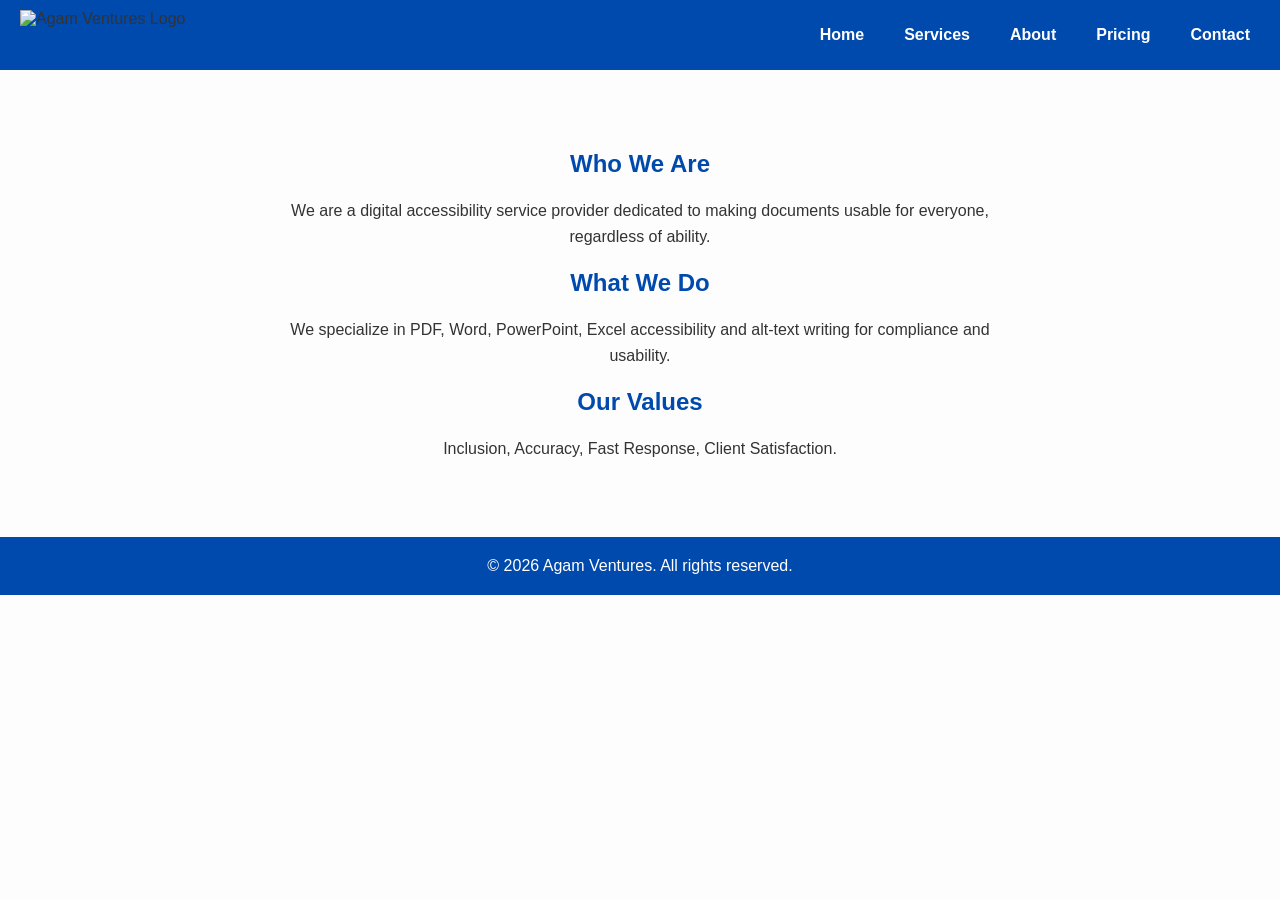
==== about.html @ d852ef37 "Add files via upload" ====
<!DOCTYPE html>
<html lang="en">
<head>
    <meta charset="UTF-8">
    <meta name="viewport" content="width=device-width, initial-scale=1.0">
    <title>Agam Ventures | About</title>
    <link rel="stylesheet" href="style.css">
</head>
<body>

<nav>
    <img src="images/logo.png" alt="Agam Ventures Logo">
    <ul>
        <li><a href="index.html">Home</a></li>
        <li><a href="services.html">Services</a></li>
        <li><a href="about.html">About</a></li>
        <li><a href="pricing.html">Pricing</a></li>
        <li><a href="contact.html">Contact</a></li>
    </ul>
</nav>

<section class="about">
    <h2>Who We Are</h2>
    <p>We are a digital accessibility service provider dedicated to making documents usable for everyone, regardless of ability.</p>
    <h2>What We Do</h2>
    <p>We specialize in PDF, Word, PowerPoint, Excel accessibility and alt-text writing for compliance and usability.</p>
    <h2>Our Values</h2>
    <p>Inclusion, Accuracy, Fast Response, Client Satisfaction.</p>
</section>

<footer>
    &copy; 2026 Agam Ventures. All rights reserved.
</footer>

</body>
</html>
---- style.css ----
/* -----------------------------
   Global Styles
------------------------------ */
body {
    font-family: 'Segoe UI', Tahoma, Geneva, Verdana, sans-serif;
    margin: 0;
    padding: 0;
    background-color: #fdfdfd;
    color: #333;
}

a {
    text-decoration: none;
    color: inherit;
}

/* -----------------------------
   Navigation Bar
------------------------------ */
nav {
    background-color: #004aad; /* deep blue */
    display: flex;
    justify-content: space-between;
    align-items: center;
    padding: 10px 20px;
}

nav img {
    height: 50px; /* logo size */
}

nav ul {
    list-style: none;
    display: flex;
    gap: 20px;
    margin: 0;
}

nav ul li a {
    color: #fff;
    font-weight: bold;
    padding: 5px 10px;
    transition: background 0.3s, color 0.3s;
}

nav ul li a:hover {
    background-color: #fff;
    color: #004aad;
    border-radius: 5px;
}

/* -----------------------------
   Hero Section
------------------------------ */
.hero {
    background-color: #cce0ff; /* light blue background */
    text-align: center;
    padding: 80px 20px;
}

.hero h1 {
    font-size: 2.8em;
    margin-bottom: 20px;
    color: #004aad;
}

.hero p {
    font-size: 1.2em;
    margin-bottom: 30px;
    max-width: 700px;
    margin-left: auto;
    margin-right: auto;
}

.hero .cta-button {
    background-color: #004aad;
    color: #fff;
    padding: 15px 30px;
    font-size: 1.1em;
    border: none;
    border-radius: 5px;
    cursor: pointer;
    transition: background 0.3s;
}

.hero .cta-button:hover {
    background-color: #002f70;
}

/* -----------------------------
   Services Section
------------------------------ */
.services {
    display: flex;
    flex-wrap: wrap;
    justify-content: center;
    gap: 20px;
    padding: 60px 20px;
    background-color: #f5f8ff;
}

.service-card {
    background-color: #fff;
    border-radius: 10px;
    padding: 30px 20px;
    width: 250px;
    box-shadow: 0 5px 15px rgba(0,0,0,0.1);
    text-align: center;
    transition: transform 0.3s, box-shadow 0.3s;
}

.service-card:hover {
    transform: translateY(-5px);
    box-shadow: 0 10px 20px rgba(0,0,0,0.15);
}

.service-card h3 {
    margin-bottom: 15px;
    color: #004aad;
}

.service-card p {
    font-size: 0.95em;
    line-height: 1.4em;
}

/* -----------------------------
   About Section
------------------------------ */
.about {
    padding: 60px 20px;
    text-align: center;
}

.about h2 {
    color: #004aad;
    margin-bottom: 20px;
}

.about p {
    max-width: 700px;
    margin: 0 auto 15px;
    font-size: 1em;
    line-height: 1.6em;
}

/* -----------------------------
   Pricing Section
------------------------------ */
.pricing {
    padding: 60px 20px;
    text-align: center;
}

.pricing table {
    margin: 0 auto;
    border-collapse: collapse;
    width: 80%;
}

.pricing th, .pricing td {
    border: 1px solid #ccc;
    padding: 12px 20px;
}

.pricing th {
    background-color: #004aad;
    color: #fff;
}

.pricing tr:nth-child(even) {
    background-color: #f5f8ff;
}

/* -----------------------------
   Contact Section
------------------------------ */
.contact {
    padding: 60px 20px;
    text-align: center;
}

.contact form {
    max-width: 500px;
    margin: 0 auto;
    display: flex;
    flex-direction: column;
    gap: 15px;
}

.contact input, .contact textarea {
    padding: 12px;
    border-radius: 5px;
    border: 1px solid #ccc;
    font-size: 1em;
    width: 100%;
}

.contact input[type="submit"] {
    background-color: #004aad;
    color: #fff;
    cursor: pointer;
    border: none;
    font-weight: bold;
    transition: background 0.3s;
}

.contact input[type="submit"]:hover {
    background-color: #002f70;
}

/* -----------------------------
   Footer
------------------------------ */
footer {
    background-color: #004aad;
    color: #fff;
    padding: 20px;
    text-align: center;
}

/* -----------------------------
   Responsive Design
------------------------------ */
@media (max-width: 768px) {
    .services {
        flex-direction: column;
        align-items: center;
    }
    
    nav ul {
        flex-direction: column;
        gap: 10px;
    }
}
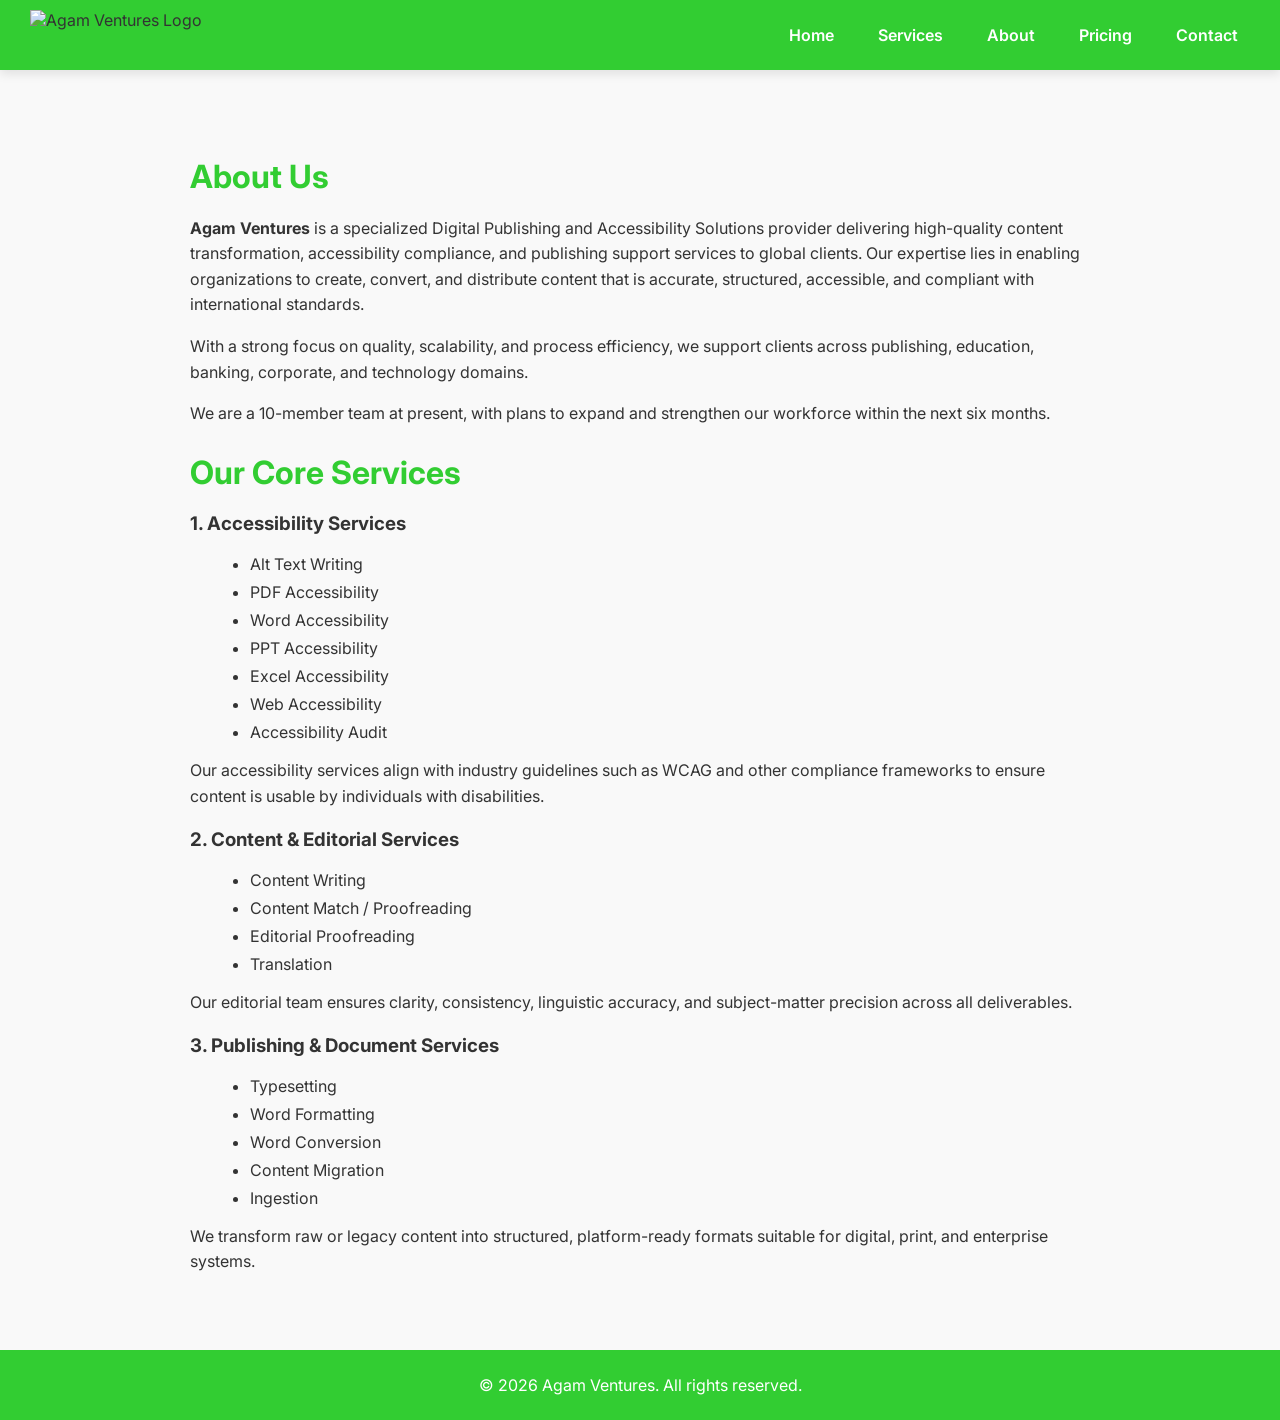
==== commit 8fa2c719: "Add files via upload" ====
--- a/about.html
+++ b/about.html
@@ -20,12 +20,42 @@
 </nav>
 
 <section class="about">
-    <h2>Who We Are</h2>
-    <p>We are a digital accessibility service provider dedicated to making documents usable for everyone, regardless of ability.</p>
-    <h2>What We Do</h2>
-    <p>We specialize in PDF, Word, PowerPoint, Excel accessibility and alt-text writing for compliance and usability.</p>
-    <h2>Our Values</h2>
-    <p>Inclusion, Accuracy, Fast Response, Client Satisfaction.</p>
+    <h2>About Us</h2>
+    <p><strong>Agam Ventures</strong> is a specialized Digital Publishing and Accessibility Solutions provider delivering high-quality content transformation, accessibility compliance, and publishing support services to global clients. Our expertise lies in enabling organizations to create, convert, and distribute content that is accurate, structured, accessible, and compliant with international standards.</p>
+    <p>With a strong focus on quality, scalability, and process efficiency, we support clients across publishing, education, banking, corporate, and technology domains.</p>
+    <p>We are a 10-member team at present, with plans to expand and strengthen our workforce within the next six months.</p>
+
+    <h2>Our Core Services</h2>
+    <h3>1. Accessibility Services</h3>
+    <ul>
+        <li>Alt Text Writing</li>
+        <li>PDF Accessibility</li>
+        <li>Word Accessibility</li>
+        <li>PPT Accessibility</li>
+        <li>Excel Accessibility</li>
+        <li>Web Accessibility</li>
+        <li>Accessibility Audit</li>
+    </ul>
+    <p>Our accessibility services align with industry guidelines such as WCAG and other compliance frameworks to ensure content is usable by individuals with disabilities.</p>
+
+    <h3>2. Content & Editorial Services</h3>
+    <ul>
+        <li>Content Writing</li>
+        <li>Content Match / Proofreading</li>
+        <li>Editorial Proofreading</li>
+        <li>Translation</li>
+    </ul>
+    <p>Our editorial team ensures clarity, consistency, linguistic accuracy, and subject-matter precision across all deliverables.</p>
+
+    <h3>3. Publishing & Document Services</h3>
+    <ul>
+        <li>Typesetting</li>
+        <li>Word Formatting</li>
+        <li>Word Conversion</li>
+        <li>Content Migration</li>
+        <li>Ingestion</li>
+    </ul>
+    <p>We transform raw or legacy content into structured, platform-ready formats suitable for digital, print, and enterprise systems.</p>
 </section>
 
 <footer>
--- a/style.css
+++ b/style.css
@@ -1,11 +1,16 @@
+/* -----------------------------
+   Google Font
+------------------------------ */
+@import url('https://fonts.googleapis.com/css2?family=Inter:wght@400;600;700&display=swap');
+
 /* -----------------------------
    Global Styles
 ------------------------------ */
 body {
-    font-family: 'Segoe UI', Tahoma, Geneva, Verdana, sans-serif;
+    font-family: 'Inter', sans-serif;
     margin: 0;
     padding: 0;
-    background-color: #fdfdfd;
+    background-color: #f9f9f9;
     color: #333;
 }
 
@@ -18,15 +23,16 @@
    Navigation Bar
 ------------------------------ */
 nav {
-    background-color: #004aad; /* deep blue */
+    background: #32CD32; /* light green logo matching */
     display: flex;
     justify-content: space-between;
     align-items: center;
-    padding: 10px 20px;
+    padding: 10px 30px;
+    box-shadow: 0 4px 10px rgba(0,0,0,0.1);
 }
 
 nav img {
-    height: 50px; /* logo size */
+    height: 50px;
 }
 
 nav ul {
@@ -38,53 +44,57 @@
 
 nav ul li a {
     color: #fff;
-    font-weight: bold;
-    padding: 5px 10px;
+    font-weight: 600;
+    padding: 5px 12px;
+    border-radius: 5px;
     transition: background 0.3s, color 0.3s;
 }
 
 nav ul li a:hover {
     background-color: #fff;
-    color: #004aad;
-    border-radius: 5px;
+    color: #32CD32;
 }
 
 /* -----------------------------
    Hero Section
 ------------------------------ */
 .hero {
-    background-color: #cce0ff; /* light blue background */
-    text-align: center;
-    padding: 80px 20px;
+    background: linear-gradient(135deg, #32CD32, #20B2AA); /* green → teal gradient */
+    color: white;
+    text-align: center;
+    padding: 100px 20px;
+    background-size: cover;
+    background-position: center;
+    position: relative;
 }
 
 .hero h1 {
-    font-size: 2.8em;
+    font-size: 3em;
+    font-weight: 700;
     margin-bottom: 20px;
-    color: #004aad;
 }
 
 .hero p {
-    font-size: 1.2em;
-    margin-bottom: 30px;
+    font-size: 1.3em;
     max-width: 700px;
-    margin-left: auto;
-    margin-right: auto;
+    margin: 0 auto 30px auto;
 }
 
 .hero .cta-button {
-    background-color: #004aad;
-    color: #fff;
-    padding: 15px 30px;
+    background: linear-gradient(135deg, #20B2AA, #32CD32);
+    padding: 15px 35px;
     font-size: 1.1em;
+    border-radius: 8px;
+    color: #fff;
+    font-weight: bold;
     border: none;
-    border-radius: 5px;
     cursor: pointer;
-    transition: background 0.3s;
+    transition: transform 0.3s, box-shadow 0.3s;
 }
 
 .hero .cta-button:hover {
-    background-color: #002f70;
+    transform: translateY(-3px);
+    box-shadow: 0 5px 20px rgba(0,0,0,0.3);
 }
 
 /* -----------------------------
@@ -96,32 +106,37 @@
     justify-content: center;
     gap: 20px;
     padding: 60px 20px;
-    background-color: #f5f8ff;
+    background-color: #f0fff0; /* light greenish background */
 }
 
 .service-card {
     background-color: #fff;
-    border-radius: 10px;
+    border-radius: 15px;
     padding: 30px 20px;
     width: 250px;
-    box-shadow: 0 5px 15px rgba(0,0,0,0.1);
+    box-shadow: 0 8px 25px rgba(0,0,0,0.1);
     text-align: center;
     transition: transform 0.3s, box-shadow 0.3s;
 }
 
 .service-card:hover {
-    transform: translateY(-5px);
-    box-shadow: 0 10px 20px rgba(0,0,0,0.15);
+    transform: translateY(-7px);
+    box-shadow: 0 12px 30px rgba(0,0,0,0.2);
+}
+
+.service-card img {
+    height: 60px;
+    margin-bottom: 15px;
 }
 
 .service-card h3 {
     margin-bottom: 15px;
-    color: #004aad;
+    color: #32CD32;
 }
 
 .service-card p {
     font-size: 0.95em;
-    line-height: 1.4em;
+    line-height: 1.5em;
 }
 
 /* -----------------------------
@@ -129,19 +144,31 @@
 ------------------------------ */
 .about {
     padding: 60px 20px;
-    text-align: center;
+    text-align: left;
+    max-width: 900px;
+    margin: 0 auto;
 }
 
 .about h2 {
-    color: #004aad;
+    color: #32CD32;
     margin-bottom: 20px;
+    font-size: 2em;
 }
 
 .about p {
-    max-width: 700px;
-    margin: 0 auto 15px;
     font-size: 1em;
     line-height: 1.6em;
+    margin-bottom: 15px;
+}
+
+/* Core Services List */
+.about ul {
+    list-style: disc;
+    margin-left: 20px;
+}
+
+.about ul li {
+    margin-bottom: 8px;
 }
 
 /* -----------------------------
@@ -164,12 +191,12 @@
 }
 
 .pricing th {
-    background-color: #004aad;
+    background-color: #32CD32;
     color: #fff;
 }
 
 .pricing tr:nth-child(even) {
-    background-color: #f5f8ff;
+    background-color: #f0fff0;
 }
 
 /* -----------------------------
@@ -178,6 +205,11 @@
 .contact {
     padding: 60px 20px;
     text-align: center;
+}
+
+.contact h2 {
+    color: #32CD32;
+    margin-bottom: 25px;
 }
 
 .contact form {
@@ -197,7 +229,7 @@
 }
 
 .contact input[type="submit"] {
-    background-color: #004aad;
+    background: linear-gradient(135deg, #20B2AA, #32CD32);
     color: #fff;
     cursor: pointer;
     border: none;
@@ -206,16 +238,17 @@
 }
 
 .contact input[type="submit"]:hover {
-    background-color: #002f70;
+    transform: translateY(-2px);
+    box-shadow: 0 5px 15px rgba(0,0,0,0.3);
 }
 
 /* -----------------------------
    Footer
 ------------------------------ */
 footer {
-    background-color: #004aad;
-    color: #fff;
-    padding: 20px;
+    background: #32CD32;
+    color: #fff;
+    padding: 25px 20px;
     text-align: center;
 }
 
@@ -227,9 +260,21 @@
         flex-direction: column;
         align-items: center;
     }
-    
+
     nav ul {
         flex-direction: column;
         gap: 10px;
     }
+
+    .hero h1 {
+        font-size: 2.2em;
+    }
+
+    .hero p {
+        font-size: 1.1em;
+    }
+
+    .about {
+        padding: 40px 20px;
+    }
 }
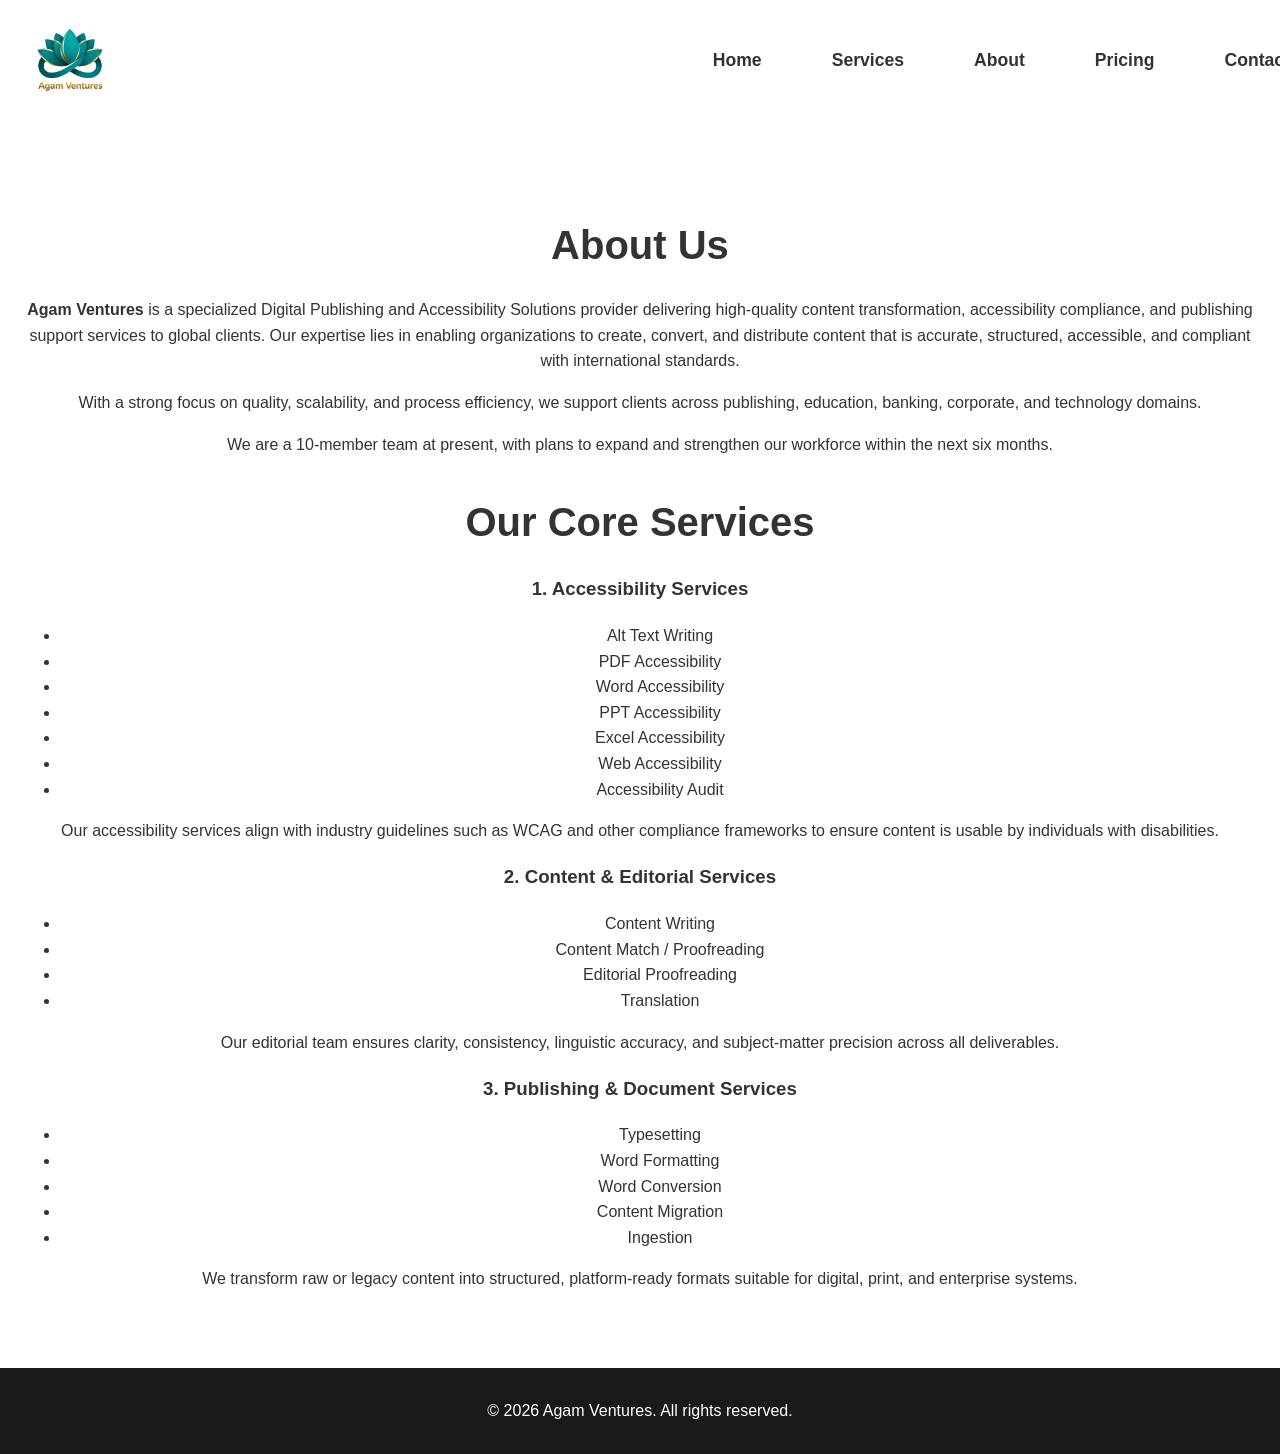
==== commit 90dbcb71: "Add files via upload" ====
--- a/about.html
+++ b/about.html
@@ -9,7 +9,7 @@
 <body>
 
 <nav>
-    <img src="images/logo.png" alt="Agam Ventures Logo">
+    <img src="image/logo.png" alt="Agam Ventures Logo">
     <ul>
         <li><a href="index.html">Home</a></li>
         <li><a href="services.html">Services</a></li>
--- a/style.css
+++ b/style.css
@@ -1,235 +1,164 @@
-/* -----------------------------
-   Google Font
------------------------------- */
-@import url('https://fonts.googleapis.com/css2?family=Inter:wght@400;600;700&display=swap');
-
-/* -----------------------------
-   Global Styles
------------------------------- */
+/* Global Styles */
 body {
     font-family: 'Inter', sans-serif;
     margin: 0;
     padding: 0;
-    background-color: #f9f9f9;
-    color: #333;
-}
-
-a {
-    text-decoration: none;
-    color: inherit;
-}
-
-/* -----------------------------
-   Navigation Bar
------------------------------- */
+    background-color: #fff; /* White background */
+    color: #333; /* Black text color for readability */
+    line-height: 1.6;
+    padding-top: 120px; /* Ensure content doesn't go behind the fixed header */
+}
+
+/* Navbar */
 nav {
-    background: #32CD32; /* light green logo matching */
+    background-color: transparent; /* Remove black background */
     display: flex;
     justify-content: space-between;
     align-items: center;
-    padding: 10px 30px;
-    box-shadow: 0 4px 10px rgba(0,0,0,0.1);
+    padding: 20px 30px;
+    box-shadow: none; /* Remove box shadow */
+    position: fixed;
+    width: 100%;
+    top: 0;
+    z-index: 1000;
+    transition: background-color 0.3s ease;
 }
 
 nav img {
-    height: 50px;
+    height: 80px; /* Increase logo size to make it more prominent */
+    width: auto; /* Ensure the logo's aspect ratio is maintained */
 }
 
 nav ul {
     list-style: none;
     display: flex;
-    gap: 20px;
+    gap: 30px;
     margin: 0;
 }
 
 nav ul li a {
-    color: #fff;
+    color: #333; /* Black color for text */
     font-weight: 600;
-    padding: 5px 12px;
-    border-radius: 5px;
-    transition: background 0.3s, color 0.3s;
+    padding: 8px 20px;
+    text-transform: none; /* Remove text-transform */
+    font-size: 1.1em;
+    text-decoration: none; /* Remove underline */
+    transition: color 0.3s;
 }
 
 nav ul li a:hover {
-    background-color: #fff;
-    color: #32CD32;
-}
-
-/* -----------------------------
-   Hero Section
------------------------------- */
+    color: #007BFF; /* Blue accent for hover effect */
+}
+
+/* Hero Section */
 .hero {
-    background: linear-gradient(135deg, #32CD32, #20B2AA); /* green → teal gradient */
-    color: white;
-    text-align: center;
-    padding: 100px 20px;
-    background-size: cover;
-    background-position: center;
+    background: url('image/bg.png') no-repeat center center/cover; /* Ensure this path is correct for the background image */
+    text-align: center;
+    color: #fff;
+    padding: 120px 20px;
     position: relative;
+    z-index: 1;
 }
 
 .hero h1 {
-    font-size: 3em;
+    font-size: 3.5em;
     font-weight: 700;
     margin-bottom: 20px;
+    text-transform: none; /* Remove all caps */
 }
 
 .hero p {
-    font-size: 1.3em;
-    max-width: 700px;
-    margin: 0 auto 30px auto;
+    font-size: 1.2em;
+    max-width: 750px;
+    margin: 0 auto;
+    margin-bottom: 30px;
+    text-transform: none; /* Remove all caps */
 }
 
 .hero .cta-button {
-    background: linear-gradient(135deg, #20B2AA, #32CD32);
+    background-color: #007BFF; /* Blue button */
     padding: 15px 35px;
-    font-size: 1.1em;
+    font-size: 1.2em;
+    color: #fff;
     border-radius: 8px;
-    color: #fff;
     font-weight: bold;
     border: none;
     cursor: pointer;
+    transition: background 0.3s;
+}
+
+.hero .cta-button:hover {
+    background-color: #0056b3;
+}
+
+/* Service Card Styles */
+.service-card {
+    background-color: #fff;
+    border-radius: 12px;
+    padding: 30px 20px;
+    width: 280px;
+    box-shadow: 0 8px 25px rgba(0,0,0,0.1);
+    text-align: center;
     transition: transform 0.3s, box-shadow 0.3s;
-}
-
-.hero .cta-button:hover {
-    transform: translateY(-3px);
-    box-shadow: 0 5px 20px rgba(0,0,0,0.3);
-}
-
-/* -----------------------------
-   Services Section
------------------------------- */
+    margin: 20px 0;
+}
+
+.service-card img {
+    height: 70px;
+    width: 70px;
+    margin-bottom: 20px;
+}
+
+/* Adjust Layout for Services Section */
 .services {
     display: flex;
     flex-wrap: wrap;
     justify-content: center;
-    gap: 20px;
-    padding: 60px 20px;
-    background-color: #f0fff0; /* light greenish background */
-}
-
-.service-card {
-    background-color: #fff;
-    border-radius: 15px;
-    padding: 30px 20px;
-    width: 250px;
-    box-shadow: 0 8px 25px rgba(0,0,0,0.1);
-    text-align: center;
-    transition: transform 0.3s, box-shadow 0.3s;
-}
-
-.service-card:hover {
-    transform: translateY(-7px);
-    box-shadow: 0 12px 30px rgba(0,0,0,0.2);
-}
-
-.service-card img {
-    height: 60px;
-    margin-bottom: 15px;
+    gap: 40px;
+    padding: 80px 20px;
 }
 
 .service-card h3 {
     margin-bottom: 15px;
-    color: #32CD32;
+    color: #333;
 }
 
 .service-card p {
     font-size: 0.95em;
-    line-height: 1.5em;
-}
-
-/* -----------------------------
-   About Section
------------------------------- */
+    line-height: 1.6em;
+    color: #555;
+}
+
+/* About Us Section */
 .about {
     padding: 60px 20px;
-    text-align: left;
-    max-width: 900px;
-    margin: 0 auto;
+    text-align: center;
 }
 
 .about h2 {
-    color: #32CD32;
+    font-size: 2.5em;
     margin-bottom: 20px;
-    font-size: 2em;
-}
-
-.about p {
-    font-size: 1em;
-    line-height: 1.6em;
-    margin-bottom: 15px;
-}
-
-/* Core Services List */
-.about ul {
-    list-style: disc;
-    margin-left: 20px;
-}
-
-.about ul li {
-    margin-bottom: 8px;
-}
-
-/* -----------------------------
-   Pricing Section
------------------------------- */
-.pricing {
-    padding: 60px 20px;
-    text-align: center;
-}
-
-.pricing table {
-    margin: 0 auto;
-    border-collapse: collapse;
-    width: 80%;
-}
-
-.pricing th, .pricing td {
-    border: 1px solid #ccc;
-    padding: 12px 20px;
-}
-
-.pricing th {
-    background-color: #32CD32;
-    color: #fff;
-}
-
-.pricing tr:nth-child(even) {
-    background-color: #f0fff0;
-}
-
-/* -----------------------------
-   Contact Section
------------------------------- */
-.contact {
-    padding: 60px 20px;
-    text-align: center;
-}
-
-.contact h2 {
-    color: #32CD32;
-    margin-bottom: 25px;
-}
-
+}
+
+/* Contact Section */
 .contact form {
     max-width: 500px;
     margin: 0 auto;
     display: flex;
     flex-direction: column;
-    gap: 15px;
+    gap: 20px;
 }
 
 .contact input, .contact textarea {
-    padding: 12px;
-    border-radius: 5px;
+    padding: 15px;
+    border-radius: 8px;
     border: 1px solid #ccc;
-    font-size: 1em;
+    font-size: 1.1em;
     width: 100%;
 }
 
 .contact input[type="submit"] {
-    background: linear-gradient(135deg, #20B2AA, #32CD32);
+    background-color: #007BFF;
     color: #fff;
     cursor: pointer;
     border: none;
@@ -238,36 +167,50 @@
 }
 
 .contact input[type="submit"]:hover {
-    transform: translateY(-2px);
-    box-shadow: 0 5px 15px rgba(0,0,0,0.3);
-}
-
-/* -----------------------------
-   Footer
------------------------------- */
+    background-color: #0056b3;
+}
+
+/* Footer Section */
 footer {
-    background: #32CD32;
-    color: #fff;
-    padding: 25px 20px;
-    text-align: center;
-}
-
-/* -----------------------------
-   Responsive Design
------------------------------- */
+    background-color: #1a1a1a; /* Dark background for footer */
+    color: #fff;
+    padding: 30px 20px;
+    text-align: center;
+}
+
+footer a {
+    color: #fff;
+    text-decoration: none;
+}
+
+footer a:hover {
+    color: #007BFF;
+}
+
+/* Fixed Navbar on Scroll */
+body {
+    padding-top: 120px; /* Prevent content from hiding under fixed navbar */
+}
+
+nav.scrolled {
+    background-color: rgba(255, 255, 255, 0.9); /* White background when scrolled */
+    box-shadow: 0 4px 12px rgba(0,0,0,0.1); /* Light shadow when scrolled */
+}
+
+/* Responsive Design */
 @media (max-width: 768px) {
     .services {
         flex-direction: column;
         align-items: center;
     }
 
-    nav ul {
-        flex-direction: column;
-        gap: 10px;
+    .service-card {
+        width: 90%;
+        margin-bottom: 30px;
     }
 
     .hero h1 {
-        font-size: 2.2em;
+        font-size: 2.5em;
     }
 
     .hero p {
@@ -275,6 +218,10 @@
     }
 
     .about {
-        padding: 40px 20px;
+        padding: 60px 20px;
+    }
+
+    .contact form {
+        max-width: 100%;
     }
 }
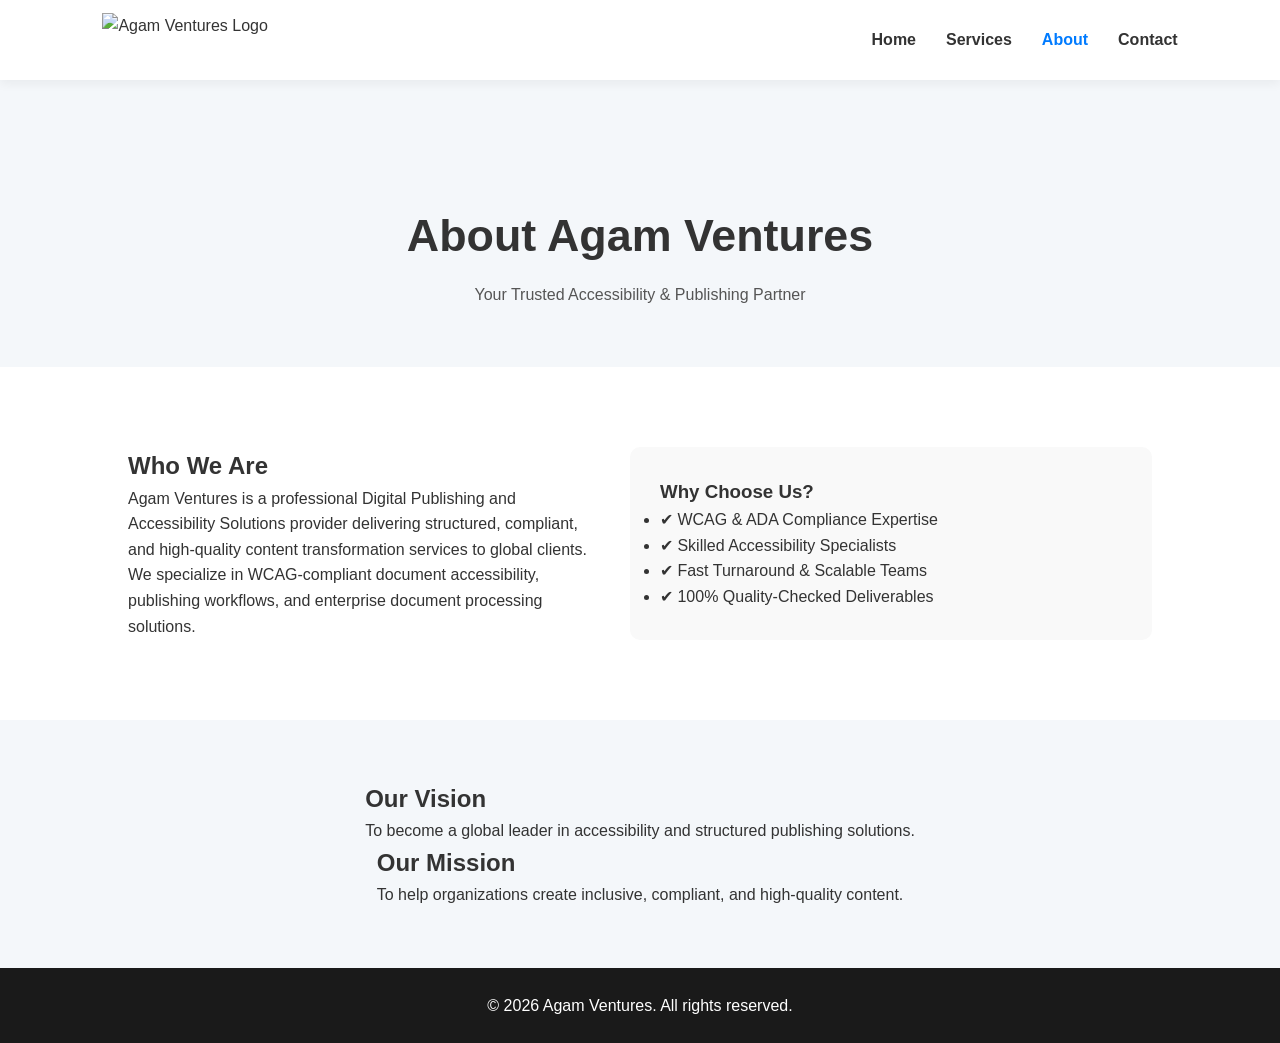
==== commit 858763a8: "Add files via upload" ====
--- a/about.html
+++ b/about.html
@@ -2,60 +2,60 @@
 <html lang="en">
 <head>
     <meta charset="UTF-8">
-    <meta name="viewport" content="width=device-width, initial-scale=1.0">
-    <title>Agam Ventures | About</title>
+    <title>Agam Ventures | About Us</title>
     <link rel="stylesheet" href="style.css">
 </head>
 <body>
 
 <nav>
-    <img src="image/logo.png" alt="Agam Ventures Logo">
+    <img src="images/logo.png" alt="Agam Ventures Logo">
     <ul>
         <li><a href="index.html">Home</a></li>
         <li><a href="services.html">Services</a></li>
-        <li><a href="about.html">About</a></li>
-        <li><a href="pricing.html">Pricing</a></li>
+        <li><a href="about.html" class="active">About</a></li>
         <li><a href="contact.html">Contact</a></li>
     </ul>
 </nav>
 
-<section class="about">
-    <h2>About Us</h2>
-    <p><strong>Agam Ventures</strong> is a specialized Digital Publishing and Accessibility Solutions provider delivering high-quality content transformation, accessibility compliance, and publishing support services to global clients. Our expertise lies in enabling organizations to create, convert, and distribute content that is accurate, structured, accessible, and compliant with international standards.</p>
-    <p>With a strong focus on quality, scalability, and process efficiency, we support clients across publishing, education, banking, corporate, and technology domains.</p>
-    <p>We are a 10-member team at present, with plans to expand and strengthen our workforce within the next six months.</p>
+<section class="page-header">
+    <h1>About Agam Ventures</h1>
+    <p>Your Trusted Accessibility & Publishing Partner</p>
+</section>
 
-    <h2>Our Core Services</h2>
-    <h3>1. Accessibility Services</h3>
-    <ul>
-        <li>Alt Text Writing</li>
-        <li>PDF Accessibility</li>
-        <li>Word Accessibility</li>
-        <li>PPT Accessibility</li>
-        <li>Excel Accessibility</li>
-        <li>Web Accessibility</li>
-        <li>Accessibility Audit</li>
-    </ul>
-    <p>Our accessibility services align with industry guidelines such as WCAG and other compliance frameworks to ensure content is usable by individuals with disabilities.</p>
+<section class="about-content">
+    <div class="about-text">
+        <h2>Who We Are</h2>
+        <p>
+            Agam Ventures is a professional Digital Publishing and Accessibility Solutions provider 
+            delivering structured, compliant, and high-quality content transformation services 
+            to global clients.
+        </p>
+        <p>
+            We specialize in WCAG-compliant document accessibility, publishing workflows, 
+            and enterprise document processing solutions.
+        </p>
+    </div>
 
-    <h3>2. Content & Editorial Services</h3>
-    <ul>
-        <li>Content Writing</li>
-        <li>Content Match / Proofreading</li>
-        <li>Editorial Proofreading</li>
-        <li>Translation</li>
-    </ul>
-    <p>Our editorial team ensures clarity, consistency, linguistic accuracy, and subject-matter precision across all deliverables.</p>
+    <div class="about-box">
+        <h3>Why Choose Us?</h3>
+        <ul>
+            <li>✔ WCAG & ADA Compliance Expertise</li>
+            <li>✔ Skilled Accessibility Specialists</li>
+            <li>✔ Fast Turnaround & Scalable Teams</li>
+            <li>✔ 100% Quality-Checked Deliverables</li>
+        </ul>
+    </div>
+</section>
 
-    <h3>3. Publishing & Document Services</h3>
-    <ul>
-        <li>Typesetting</li>
-        <li>Word Formatting</li>
-        <li>Word Conversion</li>
-        <li>Content Migration</li>
-        <li>Ingestion</li>
-    </ul>
-    <p>We transform raw or legacy content into structured, platform-ready formats suitable for digital, print, and enterprise systems.</p>
+<section class="vision-mission">
+    <div>
+        <h2>Our Vision</h2>
+        <p>To become a global leader in accessibility and structured publishing solutions.</p>
+    </div>
+    <div>
+        <h2>Our Mission</h2>
+        <p>To help organizations create inclusive, compliant, and high-quality content.</p>
+    </div>
 </section>
 
 <footer>
--- a/style.css
+++ b/style.css
@@ -1,227 +1,337 @@
-/* Global Styles */
+/* =========================
+   GLOBAL RESET
+========================= */
+* {
+    box-sizing: border-box;
+    margin: 0;
+    padding: 0;
+}
+
 body {
     font-family: 'Inter', sans-serif;
-    margin: 0;
-    padding: 0;
-    background-color: #fff; /* White background */
-    color: #333; /* Black text color for readability */
+    background-color: #ffffff;
+    color: #333;
     line-height: 1.6;
-    padding-top: 120px; /* Ensure content doesn't go behind the fixed header */
-}
-
-/* Navbar */
+    padding-top: 80px; /* space for fixed navbar */
+    min-height: 100vh;
+    display: flex;
+    flex-direction: column;
+    overflow-x: hidden;
+}
+
+a {
+    text-decoration: none;
+}
+
+/* =========================
+   NAVBAR
+========================= */
 nav {
-    background-color: transparent; /* Remove black background */
+    position: fixed;
+    top: 0;
+    left: 0;
+    width: 100%;
+    height: 80px;
+    background: #ffffff;
     display: flex;
     justify-content: space-between;
     align-items: center;
-    padding: 20px 30px;
-    box-shadow: none; /* Remove box shadow */
-    position: fixed;
-    width: 100%;
-    top: 0;
+    padding: 0 8%;
+    box-shadow: 0 4px 10px rgba(0,0,0,0.05);
     z-index: 1000;
-    transition: background-color 0.3s ease;
 }
 
 nav img {
-    height: 80px; /* Increase logo size to make it more prominent */
-    width: auto; /* Ensure the logo's aspect ratio is maintained */
+    height: 55px;
 }
 
 nav ul {
     list-style: none;
     display: flex;
     gap: 30px;
-    margin: 0;
 }
 
 nav ul li a {
-    color: #333; /* Black color for text */
+    color: #333;
     font-weight: 600;
-    padding: 8px 20px;
-    text-transform: none; /* Remove text-transform */
-    font-size: 1.1em;
-    text-decoration: none; /* Remove underline */
-    transition: color 0.3s;
-}
-
-nav ul li a:hover {
-    color: #007BFF; /* Blue accent for hover effect */
-}
-
-/* Hero Section */
+    transition: 0.3s;
+}
+
+nav ul li a:hover,
+nav ul li a.active {
+    color: #007BFF;
+}
+
+/* =========================
+   HERO SECTION (HOME)
+========================= */
 .hero {
-    background: url('image/bg.png') no-repeat center center/cover; /* Ensure this path is correct for the background image */
-    text-align: center;
-    color: #fff;
-    padding: 120px 20px;
-    position: relative;
-    z-index: 1;
+    background: linear-gradient(rgba(0,0,0,0.6), rgba(0,0,0,0.6)),
+                url('image/bg.png') center/cover no-repeat;
+    color: white;
+    text-align: center;
+    padding: 140px 20px;
 }
 
 .hero h1 {
-    font-size: 3.5em;
-    font-weight: 700;
+    font-size: 3em;
     margin-bottom: 20px;
-    text-transform: none; /* Remove all caps */
 }
 
 .hero p {
+    max-width: 700px;
+    margin: 0 auto 30px;
     font-size: 1.2em;
-    max-width: 750px;
-    margin: 0 auto;
-    margin-bottom: 30px;
-    text-transform: none; /* Remove all caps */
-}
-
-.hero .cta-button {
-    background-color: #007BFF; /* Blue button */
-    padding: 15px 35px;
-    font-size: 1.2em;
-    color: #fff;
-    border-radius: 8px;
-    font-weight: bold;
+}
+
+.cta-button {
+    background: #007BFF;
+    color: white;
+    padding: 12px 28px;
+    border-radius: 6px;
     border: none;
     cursor: pointer;
-    transition: background 0.3s;
-}
-
-.hero .cta-button:hover {
-    background-color: #0056b3;
-}
-
-/* Service Card Styles */
+    font-weight: 600;
+}
+
+.cta-button:hover {
+    background: #0056b3;
+}
+
+/* =========================
+   PAGE HEADER (ALL INNER PAGES)
+========================= */
+.page-header {
+    background: #f4f7fa;
+    text-align: center;
+    padding: 120px 20px 60px;
+}
+
+.page-header h1 {
+    font-size: 2.8em;
+    margin-bottom: 10px;
+}
+
+.page-header p {
+    color: #555;
+}
+
+/* =========================
+   SERVICES (HOME CARDS)
+========================= */
+.services {
+    padding: 80px 8%;
+    display: flex;
+    flex-wrap: wrap;
+    gap: 30px;
+    justify-content: center;
+}
+
 .service-card {
-    background-color: #fff;
+    background: #ffffff;
+    width: 280px;
+    padding: 30px;
     border-radius: 12px;
-    padding: 30px 20px;
-    width: 280px;
-    box-shadow: 0 8px 25px rgba(0,0,0,0.1);
-    text-align: center;
-    transition: transform 0.3s, box-shadow 0.3s;
-    margin: 20px 0;
-}
-
-.service-card img {
-    height: 70px;
-    width: 70px;
-    margin-bottom: 20px;
-}
-
-/* Adjust Layout for Services Section */
-.services {
-    display: flex;
-    flex-wrap: wrap;
-    justify-content: center;
-    gap: 40px;
-    padding: 80px 20px;
+    box-shadow: 0 8px 25px rgba(0,0,0,0.05);
+    text-align: center;
+    transition: 0.3s;
+}
+
+.service-card:hover {
+    transform: translateY(-5px);
 }
 
 .service-card h3 {
     margin-bottom: 15px;
-    color: #333;
 }
 
 .service-card p {
     font-size: 0.95em;
-    line-height: 1.6em;
     color: #555;
 }
 
-/* About Us Section */
-.about {
-    padding: 60px 20px;
-    text-align: center;
-}
-
-.about h2 {
-    font-size: 2.5em;
-    margin-bottom: 20px;
-}
-
-/* Contact Section */
-.contact form {
-    max-width: 500px;
-    margin: 0 auto;
-    display: flex;
-    flex-direction: column;
-    gap: 20px;
-}
-
-.contact input, .contact textarea {
-    padding: 15px;
-    border-radius: 8px;
+/* =========================
+   SERVICES DETAILED PAGE
+========================= */
+.services-detailed {
+    padding: 80px 10%;
+}
+
+.service-block {
+    margin-bottom: 60px;
+}
+
+.service-block h2 {
+    font-size: 2em;
+    margin-bottom: 15px;
+}
+
+.service-block ul {
+    margin-top: 20px;
+    line-height: 1.8;
+}
+
+/* =========================
+   PROCESS SECTION
+========================= */
+.process-section {
+    background: #f4f7fa;
+    padding: 80px 10%;
+    text-align: center;
+}
+
+.process-steps {
+    display: flex;
+    gap: 30px;
+    justify-content: center;
+    flex-wrap: wrap;
+    margin-top: 40px;
+}
+
+.step {
+    background: white;
+    padding: 25px;
+    border-radius: 10px;
+    width: 220px;
+    box-shadow: 0 8px 25px rgba(0,0,0,0.05);
+}
+
+/* =========================
+   ABOUT PAGE
+========================= */
+.about-content {
+    display: flex;
+    justify-content: space-between;
+    gap: 40px;
+    padding: 80px 10%;
+    flex-wrap: wrap;
+}
+
+.about-text {
+    flex: 1;
+}
+
+.about-box {
+    flex: 1;
+    background: #f9f9f9;
+    padding: 30px;
+    border-radius: 10px;
+}
+
+.vision-mission {
+    display: flex;
+    justify-content: space-around;
+    padding: 60px 10%;
+    background: #f4f7fa;
+    flex-wrap: wrap;
+}
+
+/* =========================
+   CONTACT PAGE
+========================= */
+.contact-wrapper {
+    display: flex;
+    gap: 50px;
+    padding: 80px 10%;
+    flex-wrap: wrap;
+}
+
+.contact-info {
+    flex: 1;
+}
+
+.contact-form-box {
+    flex: 1;
+    background: #ffffff;
+    padding: 30px;
+    border-radius: 10px;
+    box-shadow: 0 8px 25px rgba(0,0,0,0.05);
+}
+
+.contact-form-box input,
+.contact-form-box textarea {
+    width: 100%;
+    padding: 12px;
+    margin-bottom: 15px;
+    border-radius: 6px;
     border: 1px solid #ccc;
-    font-size: 1.1em;
-    width: 100%;
-}
-
-.contact input[type="submit"] {
-    background-color: #007BFF;
-    color: #fff;
+}
+
+.contact-form-box button {
+    background: #007BFF;
+    color: white;
+    padding: 12px 25px;
+    border: none;
+    border-radius: 6px;
     cursor: pointer;
-    border: none;
+}
+
+.contact-form-box button:hover {
+    background: #0056b3;
+}
+
+/* =========================
+   CTA SECTION
+========================= */
+.cta-section {
+    text-align: center;
+    padding: 80px 20px;
+}
+
+.cta-button-large {
+    display: inline-block;
+    margin-top: 20px;
+    padding: 15px 30px;
+    background: #007BFF;
+    color: white;
+    border-radius: 6px;
     font-weight: bold;
-    transition: background 0.3s;
-}
-
-.contact input[type="submit"]:hover {
-    background-color: #0056b3;
-}
-
-/* Footer Section */
+}
+
+.cta-button-large:hover {
+    background: #0056b3;
+}
+
+/* =========================
+   FOOTER
+========================= */
 footer {
-    background-color: #1a1a1a; /* Dark background for footer */
-    color: #fff;
-    padding: 30px 20px;
-    text-align: center;
-}
-
-footer a {
-    color: #fff;
-    text-decoration: none;
-}
-
-footer a:hover {
-    color: #007BFF;
-}
-
-/* Fixed Navbar on Scroll */
-body {
-    padding-top: 120px; /* Prevent content from hiding under fixed navbar */
-}
-
-nav.scrolled {
-    background-color: rgba(255, 255, 255, 0.9); /* White background when scrolled */
-    box-shadow: 0 4px 12px rgba(0,0,0,0.1); /* Light shadow when scrolled */
-}
-
-/* Responsive Design */
+    background: #1a1a1a;
+    color: white;
+    text-align: center;
+    padding: 25px;
+    margin-top: auto;
+}
+
+/* =========================
+   RESPONSIVE DESIGN
+========================= */
 @media (max-width: 768px) {
+
+    nav ul {
+        gap: 15px;
+    }
+
+    .hero h1 {
+        font-size: 2.2em;
+    }
+
     .services {
         flex-direction: column;
         align-items: center;
     }
 
-    .service-card {
-        width: 90%;
-        margin-bottom: 30px;
-    }
-
-    .hero h1 {
-        font-size: 2.5em;
-    }
-
-    .hero p {
-        font-size: 1.1em;
-    }
-
-    .about {
-        padding: 60px 20px;
-    }
-
-    .contact form {
-        max-width: 100%;
+    .about-content,
+    .contact-wrapper,
+    .vision-mission,
+    .process-steps {
+        flex-direction: column;
+        align-items: center;
+        text-align: center;
+    }
+
+    .step {
+        width: 100%;
+        max-width: 300px;
     }
 }
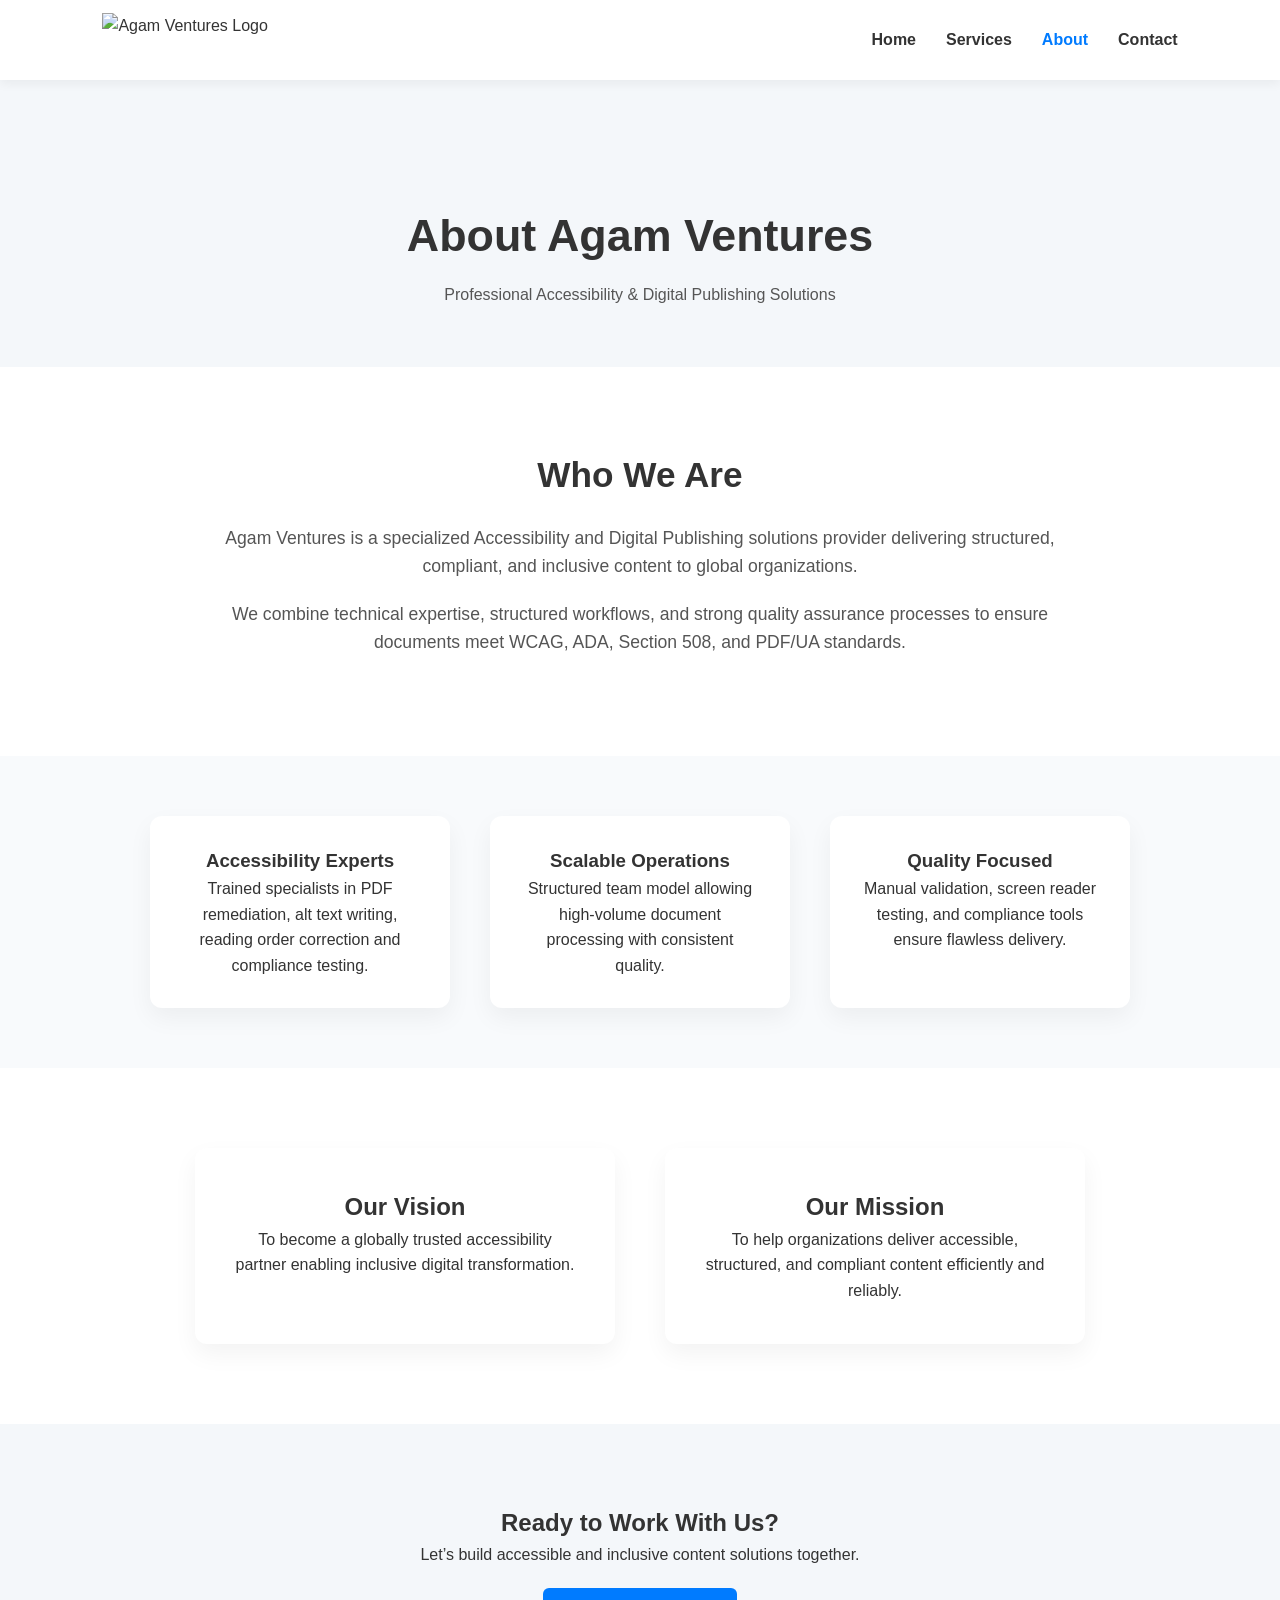
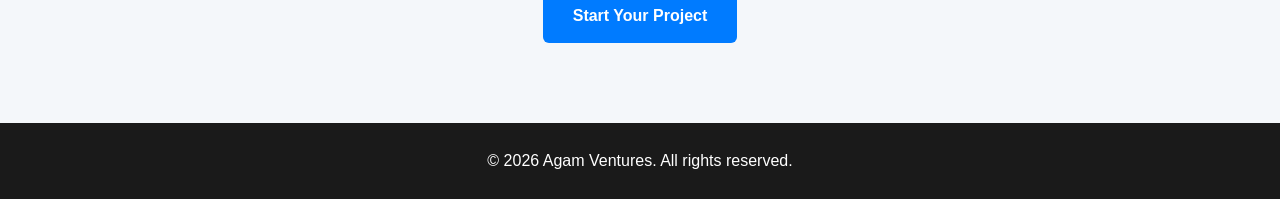
==== commit 7534b76d: "Add files via upload" ====
--- a/about.html
+++ b/about.html
@@ -3,10 +3,12 @@
 <head>
     <meta charset="UTF-8">
     <title>Agam Ventures | About Us</title>
+    <meta name="viewport" content="width=device-width, initial-scale=1.0">
     <link rel="stylesheet" href="style.css">
 </head>
 <body>
 
+<!-- NAVIGATION -->
 <nav>
     <img src="images/logo.png" alt="Agam Ventures Logo">
     <ul>
@@ -17,45 +19,63 @@
     </ul>
 </nav>
 
+<!-- PAGE HEADER -->
 <section class="page-header">
     <h1>About Agam Ventures</h1>
-    <p>Your Trusted Accessibility & Publishing Partner</p>
+    <p>Professional Accessibility & Digital Publishing Solutions</p>
 </section>
 
-<section class="about-content">
-    <div class="about-text">
+<!-- ABOUT INTRO -->
+<section class="about-intro">
+    <div class="container">
         <h2>Who We Are</h2>
         <p>
-            Agam Ventures is a professional Digital Publishing and Accessibility Solutions provider 
-            delivering structured, compliant, and high-quality content transformation services 
-            to global clients.
+            Agam Ventures is a specialized Accessibility and Digital Publishing solutions provider 
+            delivering structured, compliant, and inclusive content to global organizations.
         </p>
         <p>
-            We specialize in WCAG-compliant document accessibility, publishing workflows, 
-            and enterprise document processing solutions.
+            We combine technical expertise, structured workflows, and strong quality assurance 
+            processes to ensure documents meet WCAG, ADA, Section 508, and PDF/UA standards.
         </p>
-    </div>
-
-    <div class="about-box">
-        <h3>Why Choose Us?</h3>
-        <ul>
-            <li>✔ WCAG & ADA Compliance Expertise</li>
-            <li>✔ Skilled Accessibility Specialists</li>
-            <li>✔ Fast Turnaround & Scalable Teams</li>
-            <li>✔ 100% Quality-Checked Deliverables</li>
-        </ul>
     </div>
 </section>
 
+<!-- HIGHLIGHTS -->
+<section class="about-highlights">
+    <div class="highlight-card">
+        <h3>Accessibility Experts</h3>
+        <p>Trained specialists in PDF remediation, alt text writing, reading order correction and compliance testing.</p>
+    </div>
+
+    <div class="highlight-card">
+        <h3>Scalable Operations</h3>
+        <p>Structured team model allowing high-volume document processing with consistent quality.</p>
+    </div>
+
+    <div class="highlight-card">
+        <h3>Quality Focused</h3>
+        <p>Manual validation, screen reader testing, and compliance tools ensure flawless delivery.</p>
+    </div>
+</section>
+
+<!-- VISION & MISSION -->
 <section class="vision-mission">
-    <div>
+    <div class="vm-box">
         <h2>Our Vision</h2>
-        <p>To become a global leader in accessibility and structured publishing solutions.</p>
+        <p>To become a globally trusted accessibility partner enabling inclusive digital transformation.</p>
     </div>
-    <div>
+
+    <div class="vm-box">
         <h2>Our Mission</h2>
-        <p>To help organizations create inclusive, compliant, and high-quality content.</p>
+        <p>To help organizations deliver accessible, structured, and compliant content efficiently and reliably.</p>
     </div>
+</section>
+
+<!-- CTA -->
+<section class="about-cta">
+    <h2>Ready to Work With Us?</h2>
+    <p>Let’s build accessible and inclusive content solutions together.</p>
+    <a href="contact.html" class="cta-button-large">Start Your Project</a>
 </section>
 
 <footer>
--- a/style.css
+++ b/style.css
@@ -1,31 +1,22 @@
-/* =========================
-   GLOBAL RESET
-========================= */
+/* ================= GLOBAL RESET ================= */
 * {
-    box-sizing: border-box;
     margin: 0;
     padding: 0;
+    box-sizing: border-box;
 }
 
 body {
     font-family: 'Inter', sans-serif;
-    background-color: #ffffff;
+    background: #ffffff;
     color: #333;
     line-height: 1.6;
-    padding-top: 80px; /* space for fixed navbar */
+    padding-top: 80px;
     min-height: 100vh;
     display: flex;
     flex-direction: column;
-    overflow-x: hidden;
 }
 
-a {
-    text-decoration: none;
-}
-
-/* =========================
-   NAVBAR
-========================= */
+/* ================= NAVBAR ================= */
 nav {
     position: fixed;
     top: 0;
@@ -52,6 +43,7 @@
 }
 
 nav ul li a {
+    text-decoration: none;
     color: #333;
     font-weight: 600;
     transition: 0.3s;
@@ -62,45 +54,7 @@
     color: #007BFF;
 }
 
-/* =========================
-   HERO SECTION (HOME)
-========================= */
-.hero {
-    background: linear-gradient(rgba(0,0,0,0.6), rgba(0,0,0,0.6)),
-                url('image/bg.png') center/cover no-repeat;
-    color: white;
-    text-align: center;
-    padding: 140px 20px;
-}
-
-.hero h1 {
-    font-size: 3em;
-    margin-bottom: 20px;
-}
-
-.hero p {
-    max-width: 700px;
-    margin: 0 auto 30px;
-    font-size: 1.2em;
-}
-
-.cta-button {
-    background: #007BFF;
-    color: white;
-    padding: 12px 28px;
-    border-radius: 6px;
-    border: none;
-    cursor: pointer;
-    font-weight: 600;
-}
-
-.cta-button:hover {
-    background: #0056b3;
-}
-
-/* =========================
-   PAGE HEADER (ALL INNER PAGES)
-========================= */
+/* ================= PAGE HEADER ================= */
 .page-header {
     background: #f4f7fa;
     text-align: center;
@@ -116,164 +70,74 @@
     color: #555;
 }
 
-/* =========================
-   SERVICES (HOME CARDS)
-========================= */
-.services {
-    padding: 80px 8%;
-    display: flex;
-    flex-wrap: wrap;
-    gap: 30px;
-    justify-content: center;
+/* ================= CONTAINER ================= */
+.container {
+    max-width: 900px;
+    margin: 0 auto;
+    text-align: center;
 }
 
-.service-card {
-    background: #ffffff;
-    width: 280px;
+/* ================= ABOUT INTRO ================= */
+.about-intro {
+    padding: 80px 20px;
+}
+
+.about-intro h2 {
+    font-size: 2.2em;
+    margin-bottom: 20px;
+}
+
+.about-intro p {
+    font-size: 1.1em;
+    color: #555;
+    margin-bottom: 20px;
+}
+
+/* ================= HIGHLIGHT CARDS ================= */
+.about-highlights {
+    display: flex;
+    justify-content: center;
+    gap: 40px;
+    padding: 60px 8%;
+    flex-wrap: wrap;
+    background: #f8fafc;
+}
+
+.highlight-card {
+    background: white;
     padding: 30px;
     border-radius: 12px;
-    box-shadow: 0 8px 25px rgba(0,0,0,0.05);
+    width: 300px;
     text-align: center;
+    box-shadow: 0 10px 25px rgba(0,0,0,0.05);
     transition: 0.3s;
 }
 
-.service-card:hover {
-    transform: translateY(-5px);
+.highlight-card:hover {
+    transform: translateY(-6px);
 }
 
-.service-card h3 {
-    margin-bottom: 15px;
-}
-
-.service-card p {
-    font-size: 0.95em;
-    color: #555;
-}
-
-/* =========================
-   SERVICES DETAILED PAGE
-========================= */
-.services-detailed {
-    padding: 80px 10%;
-}
-
-.service-block {
-    margin-bottom: 60px;
-}
-
-.service-block h2 {
-    font-size: 2em;
-    margin-bottom: 15px;
-}
-
-.service-block ul {
-    margin-top: 20px;
-    line-height: 1.8;
-}
-
-/* =========================
-   PROCESS SECTION
-========================= */
-.process-section {
-    background: #f4f7fa;
-    padding: 80px 10%;
-    text-align: center;
-}
-
-.process-steps {
+/* ================= VISION & MISSION ================= */
+.vision-mission {
     display: flex;
-    gap: 30px;
     justify-content: center;
-    flex-wrap: wrap;
-    margin-top: 40px;
-}
-
-.step {
-    background: white;
-    padding: 25px;
-    border-radius: 10px;
-    width: 220px;
-    box-shadow: 0 8px 25px rgba(0,0,0,0.05);
-}
-
-/* =========================
-   ABOUT PAGE
-========================= */
-.about-content {
-    display: flex;
-    justify-content: space-between;
-    gap: 40px;
-    padding: 80px 10%;
+    gap: 50px;
+    padding: 80px 8%;
     flex-wrap: wrap;
 }
 
-.about-text {
-    flex: 1;
+.vm-box {
+    background: #ffffff;
+    padding: 40px;
+    border-radius: 12px;
+    width: 420px;
+    text-align: center;
+    box-shadow: 0 10px 25px rgba(0,0,0,0.05);
 }
 
-.about-box {
-    flex: 1;
-    background: #f9f9f9;
-    padding: 30px;
-    border-radius: 10px;
-}
-
-.vision-mission {
-    display: flex;
-    justify-content: space-around;
-    padding: 60px 10%;
+/* ================= CTA SECTION ================= */
+.about-cta {
     background: #f4f7fa;
-    flex-wrap: wrap;
-}
-
-/* =========================
-   CONTACT PAGE
-========================= */
-.contact-wrapper {
-    display: flex;
-    gap: 50px;
-    padding: 80px 10%;
-    flex-wrap: wrap;
-}
-
-.contact-info {
-    flex: 1;
-}
-
-.contact-form-box {
-    flex: 1;
-    background: #ffffff;
-    padding: 30px;
-    border-radius: 10px;
-    box-shadow: 0 8px 25px rgba(0,0,0,0.05);
-}
-
-.contact-form-box input,
-.contact-form-box textarea {
-    width: 100%;
-    padding: 12px;
-    margin-bottom: 15px;
-    border-radius: 6px;
-    border: 1px solid #ccc;
-}
-
-.contact-form-box button {
-    background: #007BFF;
-    color: white;
-    padding: 12px 25px;
-    border: none;
-    border-radius: 6px;
-    cursor: pointer;
-}
-
-.contact-form-box button:hover {
-    background: #0056b3;
-}
-
-/* =========================
-   CTA SECTION
-========================= */
-.cta-section {
     text-align: center;
     padding: 80px 20px;
 }
@@ -285,6 +149,7 @@
     background: #007BFF;
     color: white;
     border-radius: 6px;
+    text-decoration: none;
     font-weight: bold;
 }
 
@@ -292,9 +157,7 @@
     background: #0056b3;
 }
 
-/* =========================
-   FOOTER
-========================= */
+/* ================= FOOTER ================= */
 footer {
     background: #1a1a1a;
     color: white;
@@ -303,35 +166,21 @@
     margin-top: auto;
 }
 
-/* =========================
-   RESPONSIVE DESIGN
-========================= */
+/* ================= RESPONSIVE ================= */
 @media (max-width: 768px) {
 
     nav ul {
         gap: 15px;
     }
 
-    .hero h1 {
-        font-size: 2.2em;
-    }
-
-    .services {
+    .about-highlights,
+    .vision-mission {
         flex-direction: column;
         align-items: center;
     }
 
-    .about-content,
-    .contact-wrapper,
-    .vision-mission,
-    .process-steps {
-        flex-direction: column;
-        align-items: center;
-        text-align: center;
-    }
-
-    .step {
+    .vm-box {
         width: 100%;
-        max-width: 300px;
+        max-width: 350px;
     }
 }
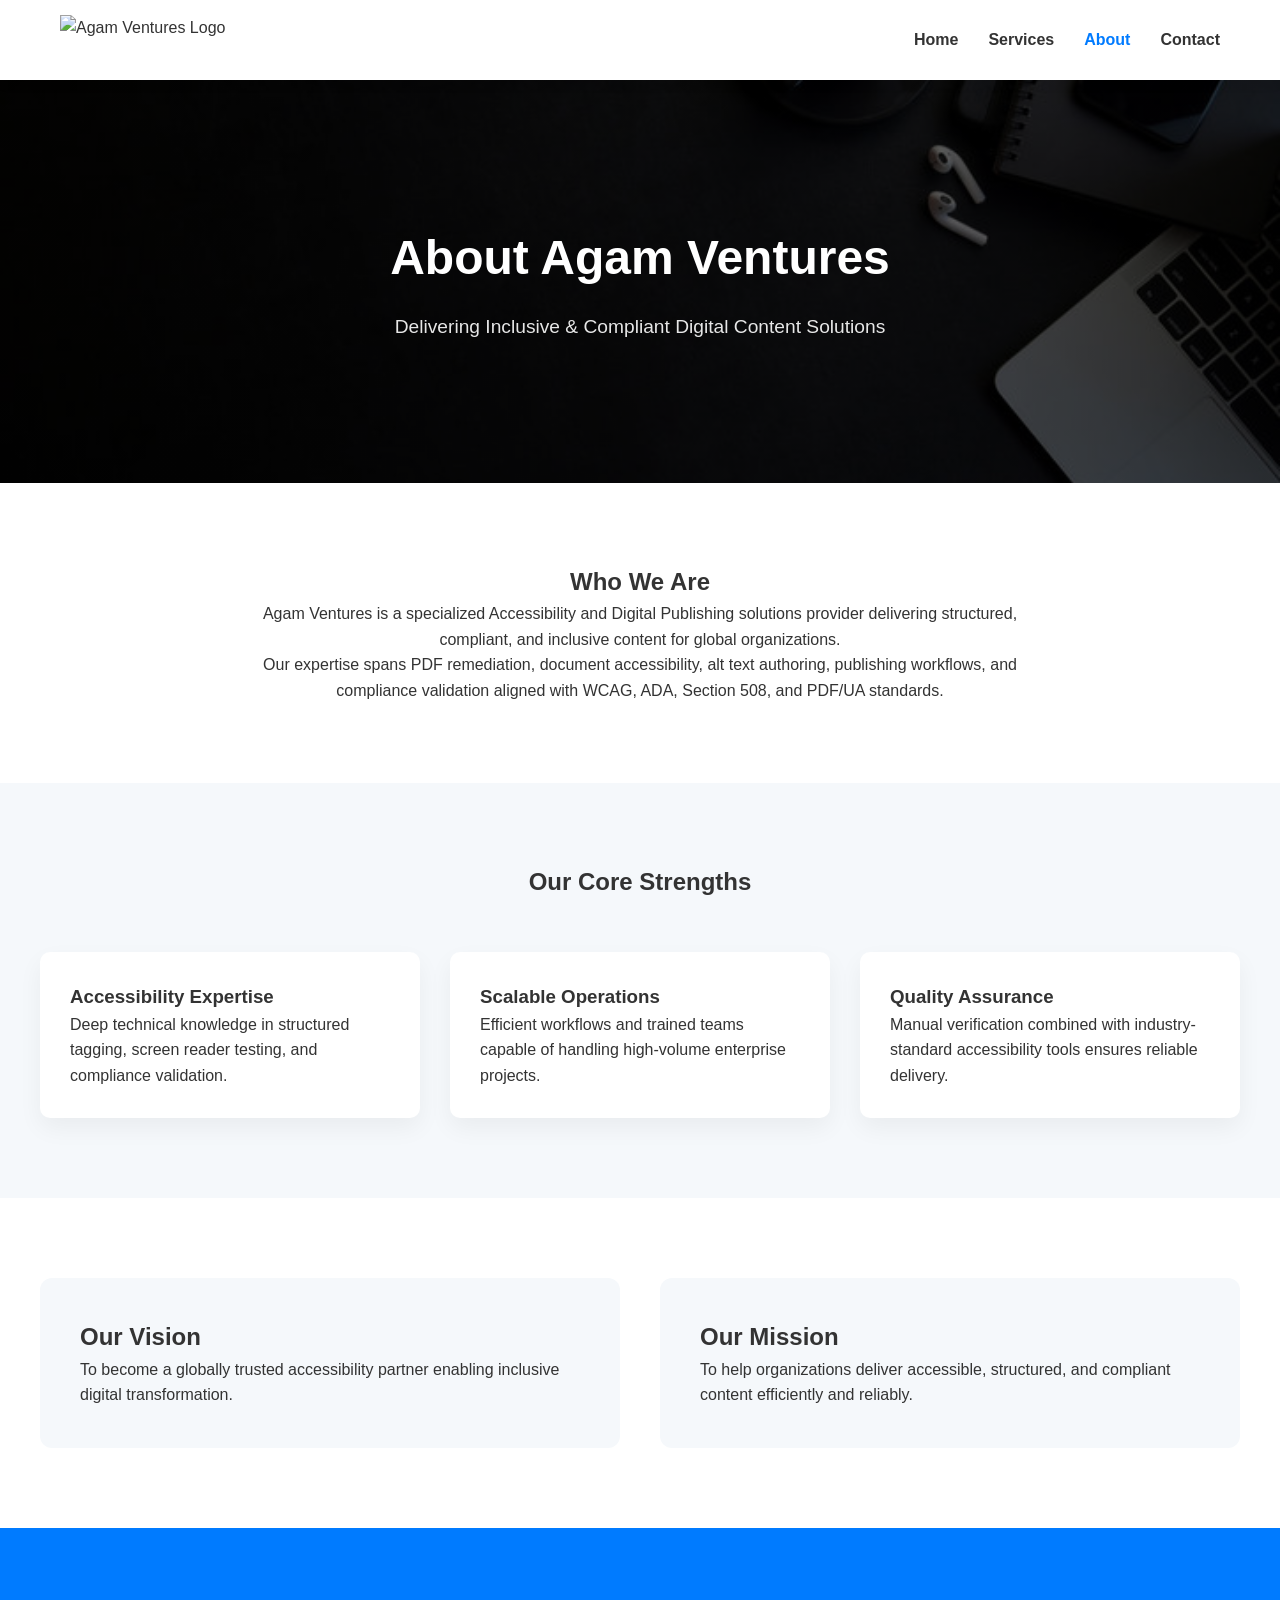
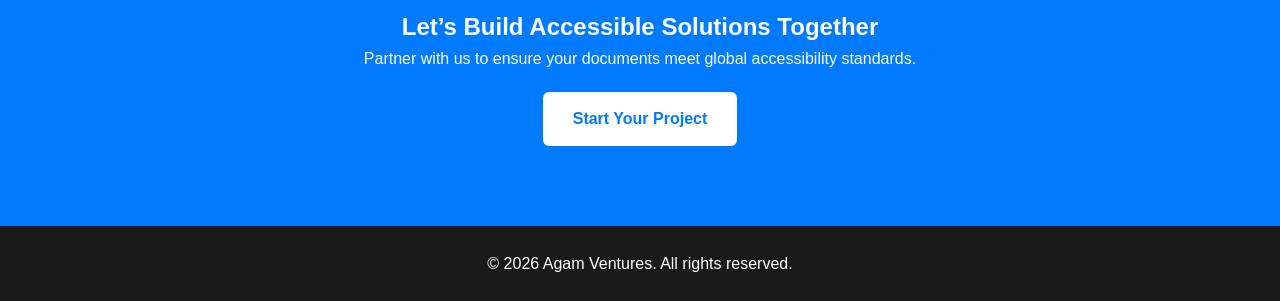
==== commit e92030cf: "Add files via upload" ====
--- a/about.html
+++ b/about.html
@@ -8,78 +8,95 @@
 </head>
 <body>
 
-<!-- NAVIGATION -->
+<!-- NAVBAR -->
 <nav>
-    <img src="images/logo.png" alt="Agam Ventures Logo">
-    <ul>
-        <li><a href="index.html">Home</a></li>
-        <li><a href="services.html">Services</a></li>
-        <li><a href="about.html" class="active">About</a></li>
-        <li><a href="contact.html">Contact</a></li>
-    </ul>
+    <div class="nav-container">
+        <img src="images/logo.png" alt="Agam Ventures Logo">
+        <ul>
+            <li><a href="index.html">Home</a></li>
+            <li><a href="services.html">Services</a></li>
+            <li><a href="about.html" class="active">About</a></li>
+            <li><a href="contact.html">Contact</a></li>
+        </ul>
+    </div>
 </nav>
 
-<!-- PAGE HEADER -->
-<section class="page-header">
-    <h1>About Agam Ventures</h1>
-    <p>Professional Accessibility & Digital Publishing Solutions</p>
+<!-- HERO HEADER -->
+<section class="about-hero">
+    <div class="hero-content">
+        <h1>About Agam Ventures</h1>
+        <p>Delivering Inclusive & Compliant Digital Content Solutions</p>
+    </div>
 </section>
 
-<!-- ABOUT INTRO -->
-<section class="about-intro">
-    <div class="container">
+<!-- COMPANY OVERVIEW -->
+<section class="section">
+    <div class="container narrow">
         <h2>Who We Are</h2>
         <p>
-            Agam Ventures is a specialized Accessibility and Digital Publishing solutions provider 
-            delivering structured, compliant, and inclusive content to global organizations.
+            Agam Ventures is a specialized Accessibility and Digital Publishing solutions provider
+            delivering structured, compliant, and inclusive content for global organizations.
         </p>
         <p>
-            We combine technical expertise, structured workflows, and strong quality assurance 
-            processes to ensure documents meet WCAG, ADA, Section 508, and PDF/UA standards.
+            Our expertise spans PDF remediation, document accessibility, alt text authoring,
+            publishing workflows, and compliance validation aligned with WCAG, ADA,
+            Section 508, and PDF/UA standards.
         </p>
     </div>
 </section>
 
-<!-- HIGHLIGHTS -->
-<section class="about-highlights">
-    <div class="highlight-card">
-        <h3>Accessibility Experts</h3>
-        <p>Trained specialists in PDF remediation, alt text writing, reading order correction and compliance testing.</p>
-    </div>
+<!-- CORE VALUES -->
+<section class="section light-bg">
+    <div class="container">
+        <h2 class="center">Our Core Strengths</h2>
 
-    <div class="highlight-card">
-        <h3>Scalable Operations</h3>
-        <p>Structured team model allowing high-volume document processing with consistent quality.</p>
-    </div>
+        <div class="grid-3">
+            <div class="card">
+                <h3>Accessibility Expertise</h3>
+                <p>Deep technical knowledge in structured tagging, screen reader testing, and compliance validation.</p>
+            </div>
 
-    <div class="highlight-card">
-        <h3>Quality Focused</h3>
-        <p>Manual validation, screen reader testing, and compliance tools ensure flawless delivery.</p>
+            <div class="card">
+                <h3>Scalable Operations</h3>
+                <p>Efficient workflows and trained teams capable of handling high-volume enterprise projects.</p>
+            </div>
+
+            <div class="card">
+                <h3>Quality Assurance</h3>
+                <p>Manual verification combined with industry-standard accessibility tools ensures reliable delivery.</p>
+            </div>
+        </div>
     </div>
 </section>
 
 <!-- VISION & MISSION -->
-<section class="vision-mission">
-    <div class="vm-box">
-        <h2>Our Vision</h2>
-        <p>To become a globally trusted accessibility partner enabling inclusive digital transformation.</p>
-    </div>
+<section class="section">
+    <div class="container">
+        <div class="grid-2">
+            <div class="vm-card">
+                <h2>Our Vision</h2>
+                <p>To become a globally trusted accessibility partner enabling inclusive digital transformation.</p>
+            </div>
 
-    <div class="vm-box">
-        <h2>Our Mission</h2>
-        <p>To help organizations deliver accessible, structured, and compliant content efficiently and reliably.</p>
+            <div class="vm-card">
+                <h2>Our Mission</h2>
+                <p>To help organizations deliver accessible, structured, and compliant content efficiently and reliably.</p>
+            </div>
+        </div>
     </div>
 </section>
 
 <!-- CTA -->
-<section class="about-cta">
-    <h2>Ready to Work With Us?</h2>
-    <p>Let’s build accessible and inclusive content solutions together.</p>
-    <a href="contact.html" class="cta-button-large">Start Your Project</a>
+<section class="cta-modern">
+    <div class="container">
+        <h2>Let’s Build Accessible Solutions Together</h2>
+        <p>Partner with us to ensure your documents meet global accessibility standards.</p>
+        <a href="contact.html" class="btn-primary">Start Your Project</a>
+    </div>
 </section>
 
 <footer>
-    &copy; 2026 Agam Ventures. All rights reserved.
+    <p>&copy; 2026 Agam Ventures. All rights reserved.</p>
 </footer>
 
 </body>
--- a/style.css
+++ b/style.css
@@ -1,4 +1,4 @@
-/* ================= GLOBAL RESET ================= */
+/* ================= RESET ================= */
 * {
     margin: 0;
     padding: 0;
@@ -7,33 +7,35 @@
 
 body {
     font-family: 'Inter', sans-serif;
+    color: #333;
     background: #ffffff;
-    color: #333;
     line-height: 1.6;
     padding-top: 80px;
-    min-height: 100vh;
-    display: flex;
-    flex-direction: column;
 }
 
 /* ================= NAVBAR ================= */
 nav {
     position: fixed;
     top: 0;
-    left: 0;
     width: 100%;
     height: 80px;
     background: #ffffff;
-    display: flex;
-    justify-content: space-between;
-    align-items: center;
-    padding: 0 8%;
-    box-shadow: 0 4px 10px rgba(0,0,0,0.05);
+    box-shadow: 0 4px 12px rgba(0,0,0,0.05);
     z-index: 1000;
 }
 
+.nav-container {
+    max-width: 1200px;
+    margin: auto;
+    height: 100%;
+    display: flex;
+    align-items: center;
+    justify-content: space-between;
+    padding: 0 20px;
+}
+
 nav img {
-    height: 55px;
+    height: 50px;
 }
 
 nav ul {
@@ -54,107 +56,103 @@
     color: #007BFF;
 }
 
-/* ================= PAGE HEADER ================= */
-.page-header {
-    background: #f4f7fa;
+/* ================= HERO ================= */
+.about-hero {
+    background: linear-gradient(rgba(0,0,0,0.65), rgba(0,0,0,0.65)),
+                url('image/bg.png') center/cover no-repeat;
+    color: white;
     text-align: center;
-    padding: 120px 20px 60px;
+    padding: 140px 20px;
 }
 
-.page-header h1 {
-    font-size: 2.8em;
-    margin-bottom: 10px;
+.about-hero h1 {
+    font-size: 3em;
+    margin-bottom: 15px;
 }
 
-.page-header p {
-    color: #555;
+.about-hero p {
+    font-size: 1.2em;
+    opacity: 0.9;
 }
 
-/* ================= CONTAINER ================= */
+/* ================= GENERAL SECTIONS ================= */
+.section {
+    padding: 80px 20px;
+}
+
+.light-bg {
+    background: #f5f8fb;
+}
+
 .container {
-    max-width: 900px;
-    margin: 0 auto;
+    max-width: 1200px;
+    margin: auto;
+}
+
+.narrow {
+    max-width: 800px;
     text-align: center;
 }
 
-/* ================= ABOUT INTRO ================= */
-.about-intro {
-    padding: 80px 20px;
+.center {
+    text-align: center;
+    margin-bottom: 50px;
 }
 
-.about-intro h2 {
-    font-size: 2.2em;
-    margin-bottom: 20px;
+/* ================= GRID LAYOUTS ================= */
+.grid-3 {
+    display: grid;
+    grid-template-columns: repeat(auto-fit, minmax(280px, 1fr));
+    gap: 30px;
 }
 
-.about-intro p {
-    font-size: 1.1em;
-    color: #555;
-    margin-bottom: 20px;
+.grid-2 {
+    display: grid;
+    grid-template-columns: repeat(auto-fit, minmax(350px, 1fr));
+    gap: 40px;
 }
 
-/* ================= HIGHLIGHT CARDS ================= */
-.about-highlights {
-    display: flex;
-    justify-content: center;
-    gap: 40px;
-    padding: 60px 8%;
-    flex-wrap: wrap;
-    background: #f8fafc;
-}
-
-.highlight-card {
+/* ================= CARDS ================= */
+.card {
     background: white;
     padding: 30px;
-    border-radius: 12px;
-    width: 300px;
-    text-align: center;
+    border-radius: 10px;
     box-shadow: 0 10px 25px rgba(0,0,0,0.05);
     transition: 0.3s;
 }
 
-.highlight-card:hover {
+.card:hover {
     transform: translateY(-6px);
 }
 
-/* ================= VISION & MISSION ================= */
-.vision-mission {
-    display: flex;
-    justify-content: center;
-    gap: 50px;
-    padding: 80px 8%;
-    flex-wrap: wrap;
+.vm-card {
+    background: #f5f8fb;
+    padding: 40px;
+    border-radius: 12px;
 }
 
-.vm-box {
-    background: #ffffff;
-    padding: 40px;
-    border-radius: 12px;
-    width: 420px;
-    text-align: center;
-    box-shadow: 0 10px 25px rgba(0,0,0,0.05);
-}
-
-/* ================= CTA SECTION ================= */
-.about-cta {
-    background: #f4f7fa;
+/* ================= CTA ================= */
+.cta-modern {
+    background: #007BFF;
+    color: white;
     text-align: center;
     padding: 80px 20px;
 }
 
-.cta-button-large {
+.btn-primary {
     display: inline-block;
     margin-top: 20px;
-    padding: 15px 30px;
-    background: #007BFF;
-    color: white;
+    background: white;
+    color: #007BFF;
+    padding: 14px 30px;
     border-radius: 6px;
+    font-weight: bold;
     text-decoration: none;
-    font-weight: bold;
+    transition: 0.3s;
 }
 
-.cta-button-large:hover {
-    background: #0056b3;
+.btn-primary:hover {
+    background: #e6e6e6;
 }
 
 /* ================= FOOTER ================= */
@@ -163,24 +161,15 @@
     color: white;
     text-align: center;
     padding: 25px;
-    margin-top: auto;
 }
 
 /* ================= RESPONSIVE ================= */
 @media (max-width: 768px) {
+    .about-hero h1 {
+        font-size: 2.2em;
+    }
 
     nav ul {
         gap: 15px;
     }
-
-    .about-highlights,
-    .vision-mission {
-        flex-direction: column;
-        align-items: center;
-    }
-
-    .vm-box {
-        width: 100%;
-        max-width: 350px;
-    }
 }
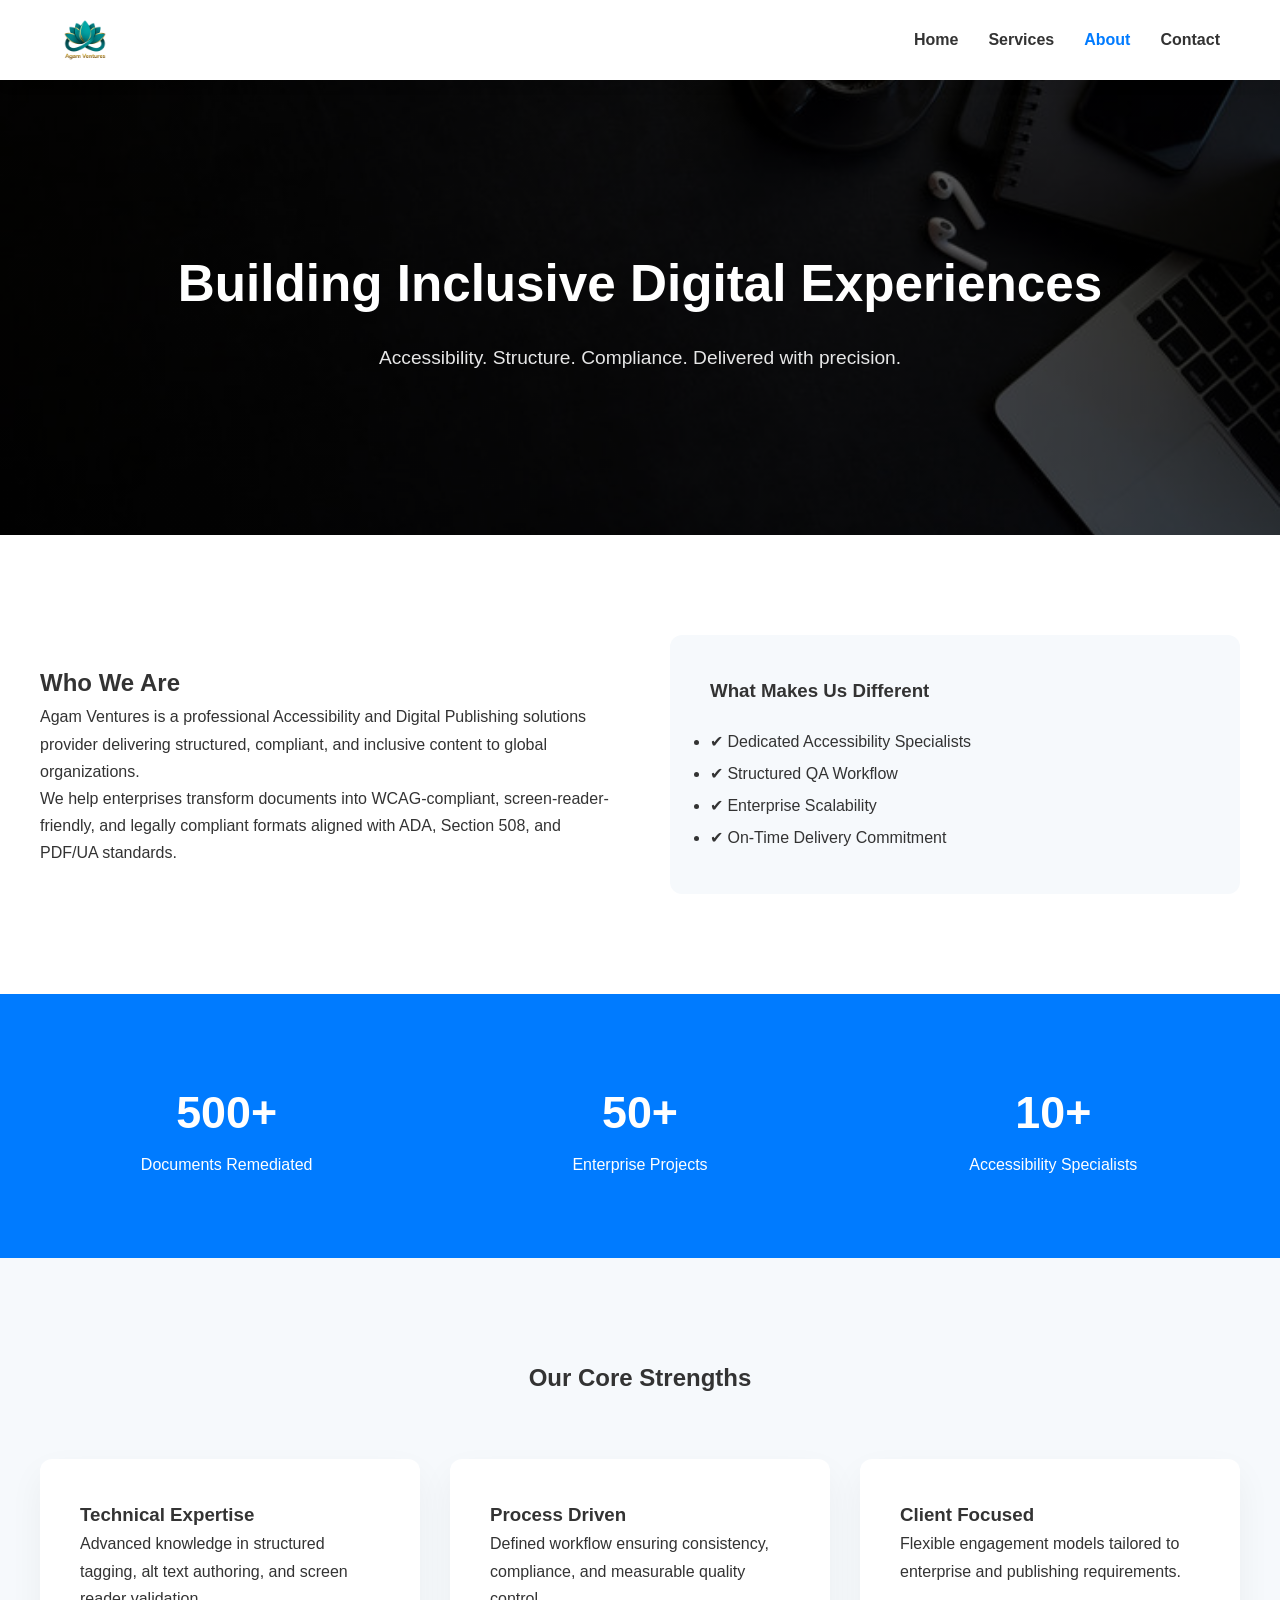
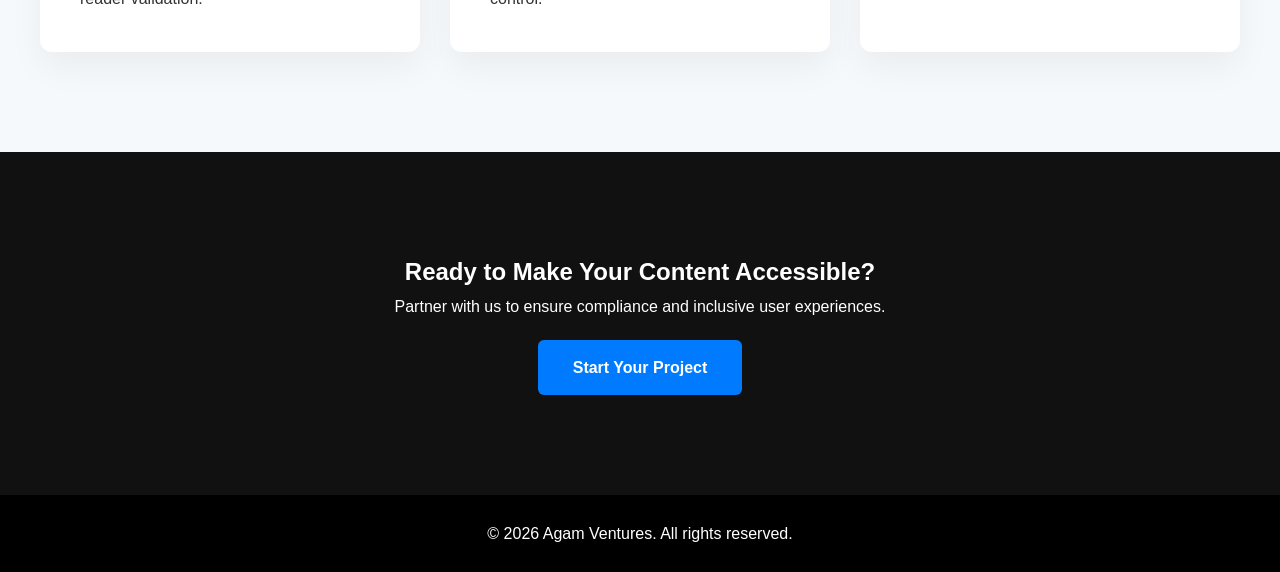
==== commit c7096d30: "Add files via upload" ====
--- a/about.html
+++ b/about.html
@@ -4,14 +4,14 @@
     <meta charset="UTF-8">
     <title>Agam Ventures | About Us</title>
     <meta name="viewport" content="width=device-width, initial-scale=1.0">
-    <link rel="stylesheet" href="style.css">
+    <link rel="stylesheet" href="style.css?v=3.0">
 </head>
 <body>
 
-<!-- NAVBAR -->
+<!-- NAVIGATION -->
 <nav>
-    <div class="nav-container">
-        <img src="images/logo.png" alt="Agam Ventures Logo">
+    <div class="nav-wrapper">
+        <img src="image/logo.png" alt="Agam Ventures Logo">
         <ul>
             <li><a href="index.html">Home</a></li>
             <li><a href="services.html">Services</a></li>
@@ -21,76 +21,88 @@
     </div>
 </nav>
 
-<!-- HERO HEADER -->
+<!-- HERO SECTION -->
 <section class="about-hero">
-    <div class="hero-content">
-        <h1>About Agam Ventures</h1>
-        <p>Delivering Inclusive & Compliant Digital Content Solutions</p>
+    <div class="hero-inner">
+        <h1>Building Inclusive Digital Experiences</h1>
+        <p>Accessibility. Structure. Compliance. Delivered with precision.</p>
     </div>
 </section>
 
-<!-- COMPANY OVERVIEW -->
+<!-- STORY SECTION -->
 <section class="section">
-    <div class="container narrow">
-        <h2>Who We Are</h2>
-        <p>
-            Agam Ventures is a specialized Accessibility and Digital Publishing solutions provider
-            delivering structured, compliant, and inclusive content for global organizations.
-        </p>
-        <p>
-            Our expertise spans PDF remediation, document accessibility, alt text authoring,
-            publishing workflows, and compliance validation aligned with WCAG, ADA,
-            Section 508, and PDF/UA standards.
-        </p>
+    <div class="container two-column">
+        <div>
+            <h2>Who We Are</h2>
+            <p>
+                Agam Ventures is a professional Accessibility and Digital Publishing solutions provider
+                delivering structured, compliant, and inclusive content to global organizations.
+            </p>
+            <p>
+                We help enterprises transform documents into WCAG-compliant, screen-reader-friendly,
+                and legally compliant formats aligned with ADA, Section 508, and PDF/UA standards.
+            </p>
+        </div>
+
+        <div class="highlight-box">
+            <h3>What Makes Us Different</h3>
+            <ul>
+                <li>✔ Dedicated Accessibility Specialists</li>
+                <li>✔ Structured QA Workflow</li>
+                <li>✔ Enterprise Scalability</li>
+                <li>✔ On-Time Delivery Commitment</li>
+            </ul>
+        </div>
+    </div>
+</section>
+
+<!-- STATS SECTION -->
+<section class="stats-section">
+    <div class="container stats-grid">
+        <div>
+            <h2>500+</h2>
+            <p>Documents Remediated</p>
+        </div>
+        <div>
+            <h2>50+</h2>
+            <p>Enterprise Projects</p>
+        </div>
+        <div>
+            <h2>10+</h2>
+            <p>Accessibility Specialists</p>
+        </div>
     </div>
 </section>
 
 <!-- CORE VALUES -->
-<section class="section light-bg">
+<section class="section light">
     <div class="container">
         <h2 class="center">Our Core Strengths</h2>
 
-        <div class="grid-3">
+        <div class="card-grid">
             <div class="card">
-                <h3>Accessibility Expertise</h3>
-                <p>Deep technical knowledge in structured tagging, screen reader testing, and compliance validation.</p>
+                <h3>Technical Expertise</h3>
+                <p>Advanced knowledge in structured tagging, alt text authoring, and screen reader validation.</p>
             </div>
 
             <div class="card">
-                <h3>Scalable Operations</h3>
-                <p>Efficient workflows and trained teams capable of handling high-volume enterprise projects.</p>
+                <h3>Process Driven</h3>
+                <p>Defined workflow ensuring consistency, compliance, and measurable quality control.</p>
             </div>
 
             <div class="card">
-                <h3>Quality Assurance</h3>
-                <p>Manual verification combined with industry-standard accessibility tools ensures reliable delivery.</p>
-            </div>
-        </div>
-    </div>
-</section>
-
-<!-- VISION & MISSION -->
-<section class="section">
-    <div class="container">
-        <div class="grid-2">
-            <div class="vm-card">
-                <h2>Our Vision</h2>
-                <p>To become a globally trusted accessibility partner enabling inclusive digital transformation.</p>
-            </div>
-
-            <div class="vm-card">
-                <h2>Our Mission</h2>
-                <p>To help organizations deliver accessible, structured, and compliant content efficiently and reliably.</p>
+                <h3>Client Focused</h3>
+                <p>Flexible engagement models tailored to enterprise and publishing requirements.</p>
             </div>
         </div>
     </div>
 </section>
 
 <!-- CTA -->
-<section class="cta-modern">
+<section class="cta-section">
     <div class="container">
-        <h2>Let’s Build Accessible Solutions Together</h2>
-        <p>Partner with us to ensure your documents meet global accessibility standards.</p>
+        <h2>Ready to Make Your Content Accessible?</h2>
+        <p>Partner with us to ensure compliance and inclusive user experiences.</p>
         <a href="contact.html" class="btn-primary">Start Your Project</a>
     </div>
 </section>
--- a/style.css
+++ b/style.css
@@ -1,4 +1,4 @@
-/* ================= RESET ================= */
+/* ================= GLOBAL RESET ================= */
 * {
     margin: 0;
     padding: 0;
@@ -9,22 +9,22 @@
     font-family: 'Inter', sans-serif;
     color: #333;
     background: #ffffff;
-    line-height: 1.6;
+    line-height: 1.7;
     padding-top: 80px;
 }
 
-/* ================= NAVBAR ================= */
+/* ================= NAVIGATION ================= */
 nav {
     position: fixed;
     top: 0;
     width: 100%;
     height: 80px;
     background: #ffffff;
-    box-shadow: 0 4px 12px rgba(0,0,0,0.05);
+    box-shadow: 0 4px 15px rgba(0,0,0,0.05);
     z-index: 1000;
 }
 
-.nav-container {
+.nav-wrapper {
     max-width: 1200px;
     margin: auto;
     height: 100%;
@@ -62,26 +62,26 @@
                 url('image/bg.png') center/cover no-repeat;
     color: white;
     text-align: center;
-    padding: 140px 20px;
+    padding: 160px 20px;
 }
 
-.about-hero h1 {
-    font-size: 3em;
+.hero-inner h1 {
+    font-size: 3.2em;
     margin-bottom: 15px;
 }
 
-.about-hero p {
+.hero-inner p {
     font-size: 1.2em;
     opacity: 0.9;
 }
 
-/* ================= GENERAL SECTIONS ================= */
+/* ================= GENERAL SECTION ================= */
 .section {
-    padding: 80px 20px;
+    padding: 100px 20px;
 }
 
-.light-bg {
-    background: #f5f8fb;
+.light {
+    background: #f6f9fc;
 }
 
 .container {
@@ -89,62 +89,81 @@
     margin: auto;
 }
 
-.narrow {
-    max-width: 800px;
-    text-align: center;
+.two-column {
+    display: grid;
+    grid-template-columns: 1fr 1fr;
+    gap: 60px;
+    align-items: center;
 }
 
 .center {
     text-align: center;
-    margin-bottom: 50px;
+    margin-bottom: 60px;
 }
 
-/* ================= GRID LAYOUTS ================= */
-.grid-3 {
+/* ================= HIGHLIGHT BOX ================= */
+.highlight-box {
+    background: #f6f9fc;
+    padding: 40px;
+    border-radius: 12px;
+}
+
+.highlight-box ul {
+    margin-top: 20px;
+    line-height: 2;
+}
+
+/* ================= STATS ================= */
+.stats-section {
+    background: #007BFF;
+    color: white;
+    padding: 80px 20px;
+    text-align: center;
+}
+
+.stats-grid {
+    display: grid;
+    grid-template-columns: repeat(auto-fit, minmax(200px, 1fr));
+    gap: 40px;
+}
+
+.stats-grid h2 {
+    font-size: 2.8em;
+}
+
+/* ================= CARDS ================= */
+.card-grid {
     display: grid;
     grid-template-columns: repeat(auto-fit, minmax(280px, 1fr));
     gap: 30px;
 }
 
-.grid-2 {
-    display: grid;
-    grid-template-columns: repeat(auto-fit, minmax(350px, 1fr));
-    gap: 40px;
-}
-
-/* ================= CARDS ================= */
 .card {
     background: white;
-    padding: 30px;
-    border-radius: 10px;
-    box-shadow: 0 10px 25px rgba(0,0,0,0.05);
+    padding: 40px;
+    border-radius: 12px;
+    box-shadow: 0 15px 35px rgba(0,0,0,0.05);
     transition: 0.3s;
 }
 
 .card:hover {
-    transform: translateY(-6px);
-}
-
-.vm-card {
-    background: #f5f8fb;
-    padding: 40px;
-    border-radius: 12px;
+    transform: translateY(-8px);
 }
 
 /* ================= CTA ================= */
-.cta-modern {
-    background: #007BFF;
+.cta-section {
+    background: #111;
     color: white;
     text-align: center;
-    padding: 80px 20px;
+    padding: 100px 20px;
 }
 
 .btn-primary {
     display: inline-block;
     margin-top: 20px;
-    background: white;
-    color: #007BFF;
-    padding: 14px 30px;
+    background: #007BFF;
+    color: white;
+    padding: 14px 35px;
     border-radius: 6px;
     font-weight: bold;
     text-decoration: none;
@@ -152,24 +171,24 @@
 }
 
 .btn-primary:hover {
-    background: #e6e6e6;
+    background: #0056b3;
 }
 
 /* ================= FOOTER ================= */
 footer {
-    background: #1a1a1a;
+    background: #000;
     color: white;
     text-align: center;
     padding: 25px;
 }
 
 /* ================= RESPONSIVE ================= */
-@media (max-width: 768px) {
-    .about-hero h1 {
-        font-size: 2.2em;
+@media (max-width: 900px) {
+    .two-column {
+        grid-template-columns: 1fr;
     }
 
-    nav ul {
-        gap: 15px;
+    .hero-inner h1 {
+        font-size: 2.3em;
     }
 }
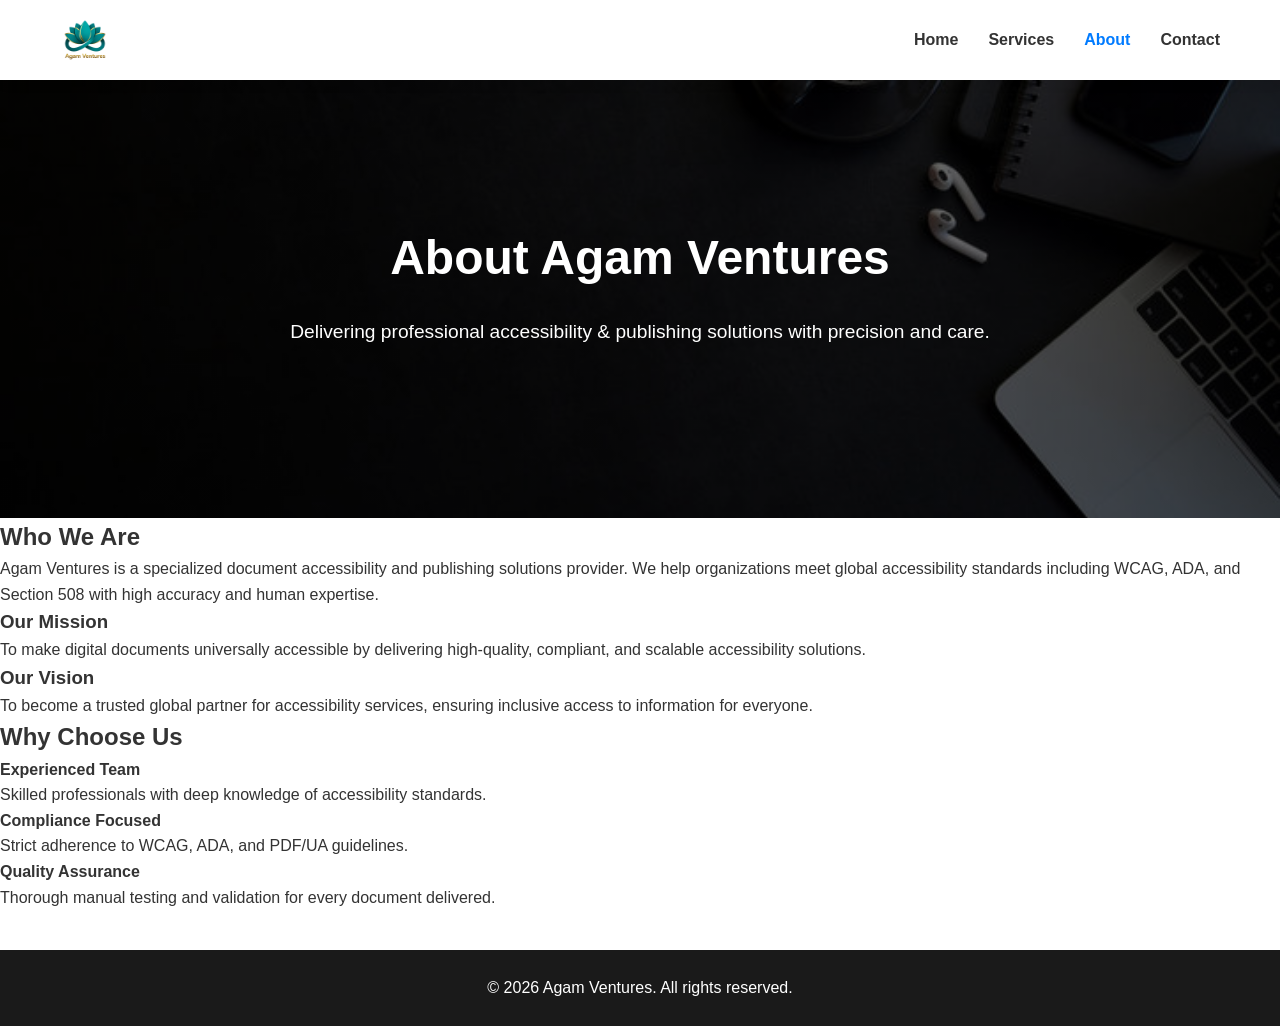
==== commit 04b8cc4a: "Add files via upload" ====
--- a/about.html
+++ b/about.html
@@ -2,15 +2,14 @@
 <html lang="en">
 <head>
     <meta charset="UTF-8">
-    <title>Agam Ventures | About Us</title>
+    <title>About Us | Agam Ventures</title>
     <meta name="viewport" content="width=device-width, initial-scale=1.0">
-    <link rel="stylesheet" href="style.css?v=3.0">
+    <link rel="stylesheet" href="style.css">
 </head>
 <body>
 
-<!-- NAVIGATION -->
 <nav>
-    <div class="nav-wrapper">
+    <div class="nav-container">
         <img src="image/logo.png" alt="Agam Ventures Logo">
         <ul>
             <li><a href="index.html">Home</a></li>
@@ -21,94 +20,65 @@
     </div>
 </nav>
 
-<!-- HERO SECTION -->
-<section class="about-hero">
-    <div class="hero-inner">
-        <h1>Building Inclusive Digital Experiences</h1>
-        <p>Accessibility. Structure. Compliance. Delivered with precision.</p>
+<section class="hero">
+    <h1>About Agam Ventures</h1>
+    <p>Delivering professional accessibility & publishing solutions with precision and care.</p>
+</section>
+
+<section class="section">
+    <div class="container narrow">
+        <h2>Who We Are</h2>
+        <p>
+            Agam Ventures is a specialized document accessibility and publishing solutions provider.
+            We help organizations meet global accessibility standards including WCAG, ADA,
+            and Section 508 with high accuracy and human expertise.
+        </p>
     </div>
 </section>
 
-<!-- STORY SECTION -->
-<section class="section">
-    <div class="container two-column">
-        <div>
-            <h2>Who We Are</h2>
+<section class="section light-bg">
+    <div class="container grid-2">
+        <div class="card">
+            <h3>Our Mission</h3>
             <p>
-                Agam Ventures is a professional Accessibility and Digital Publishing solutions provider
-                delivering structured, compliant, and inclusive content to global organizations.
-            </p>
-            <p>
-                We help enterprises transform documents into WCAG-compliant, screen-reader-friendly,
-                and legally compliant formats aligned with ADA, Section 508, and PDF/UA standards.
+                To make digital documents universally accessible by delivering high-quality,
+                compliant, and scalable accessibility solutions.
             </p>
         </div>
-
-        <div class="highlight-box">
-            <h3>What Makes Us Different</h3>
-            <ul>
-                <li>✔ Dedicated Accessibility Specialists</li>
-                <li>✔ Structured QA Workflow</li>
-                <li>✔ Enterprise Scalability</li>
-                <li>✔ On-Time Delivery Commitment</li>
-            </ul>
+        <div class="card">
+            <h3>Our Vision</h3>
+            <p>
+                To become a trusted global partner for accessibility services,
+                ensuring inclusive access to information for everyone.
+            </p>
         </div>
     </div>
 </section>
 
-<!-- STATS SECTION -->
-<section class="stats-section">
-    <div class="container stats-grid">
-        <div>
-            <h2>500+</h2>
-            <p>Documents Remediated</p>
+<section class="section">
+    <div class="container">
+        <div class="center">
+            <h2>Why Choose Us</h2>
         </div>
-        <div>
-            <h2>50+</h2>
-            <p>Enterprise Projects</p>
-        </div>
-        <div>
-            <h2>10+</h2>
-            <p>Accessibility Specialists</p>
-        </div>
-    </div>
-</section>
-
-<!-- CORE VALUES -->
-<section class="section light">
-    <div class="container">
-        <h2 class="center">Our Core Strengths</h2>
-
-        <div class="card-grid">
+        <div class="grid-3">
             <div class="card">
-                <h3>Technical Expertise</h3>
-                <p>Advanced knowledge in structured tagging, alt text authoring, and screen reader validation.</p>
+                <h4>Experienced Team</h4>
+                <p>Skilled professionals with deep knowledge of accessibility standards.</p>
             </div>
-
             <div class="card">
-                <h3>Process Driven</h3>
-                <p>Defined workflow ensuring consistency, compliance, and measurable quality control.</p>
+                <h4>Compliance Focused</h4>
+                <p>Strict adherence to WCAG, ADA, and PDF/UA guidelines.</p>
             </div>
-
             <div class="card">
-                <h3>Client Focused</h3>
-                <p>Flexible engagement models tailored to enterprise and publishing requirements.</p>
+                <h4>Quality Assurance</h4>
+                <p>Thorough manual testing and validation for every document delivered.</p>
             </div>
         </div>
     </div>
 </section>
 
-<!-- CTA -->
-<section class="cta-section">
-    <div class="container">
-        <h2>Ready to Make Your Content Accessible?</h2>
-        <p>Partner with us to ensure compliance and inclusive user experiences.</p>
-        <a href="contact.html" class="btn-primary">Start Your Project</a>
-    </div>
-</section>
-
 <footer>
-    <p>&copy; 2026 Agam Ventures. All rights reserved.</p>
+    &copy; 2026 Agam Ventures. All rights reserved.
 </footer>
 
 </body>
--- a/style.css
+++ b/style.css
@@ -1,4 +1,4 @@
-/* ================= GLOBAL RESET ================= */
+/* ================= RESET ================= */
 * {
     margin: 0;
     padding: 0;
@@ -9,22 +9,22 @@
     font-family: 'Inter', sans-serif;
     color: #333;
     background: #ffffff;
-    line-height: 1.7;
+    line-height: 1.6;
     padding-top: 80px;
 }
 
-/* ================= NAVIGATION ================= */
+/* ================= NAVBAR ================= */
 nav {
     position: fixed;
     top: 0;
     width: 100%;
     height: 80px;
     background: #ffffff;
-    box-shadow: 0 4px 15px rgba(0,0,0,0.05);
+    box-shadow: 0 4px 12px rgba(0,0,0,0.05);
     z-index: 1000;
 }
 
-.nav-wrapper {
+.nav-container {
     max-width: 1200px;
     margin: auto;
     height: 100%;
@@ -56,139 +56,220 @@
     color: #007BFF;
 }
 
-/* ================= HERO ================= */
+/* ================= HERO SECTION ================= */
+.hero {
+    background: linear-gradient(rgba(0,0,0,0.6), rgba(0,0,0,0.6)),
+                url('image/bg.png') center/cover no-repeat;
+    color: white;
+    text-align: center;
+    padding: 140px 20px;
+}
+
+.hero h1 {
+    font-size: 3em;
+    margin-bottom: 20px;
+}
+
+.hero p {
+    font-size: 1.2em;
+    margin-bottom: 30px;
+    max-width: 700px;
+    margin-left: auto;
+    margin-right: auto;
+}
+
+.cta-button {
+    background: #007BFF;
+    color: white;
+    padding: 14px 30px;
+    border: none;
+    border-radius: 6px;
+    font-size: 1em;
+    cursor: pointer;
+    transition: 0.3s;
+}
+
+.cta-button:hover {
+    background: #0056b3;
+}
+
+/* ================= ABOUT HERO ================= */
 .about-hero {
     background: linear-gradient(rgba(0,0,0,0.65), rgba(0,0,0,0.65)),
                 url('image/bg.png') center/cover no-repeat;
     color: white;
     text-align: center;
-    padding: 160px 20px;
-}
-
-.hero-inner h1 {
-    font-size: 3.2em;
-    margin-bottom: 15px;
-}
-
-.hero-inner p {
-    font-size: 1.2em;
-    opacity: 0.9;
-}
-
-/* ================= GENERAL SECTION ================= */
-.section {
-    padding: 100px 20px;
-}
-
-.light {
-    background: #f6f9fc;
-}
-
-.container {
-    max-width: 1200px;
-    margin: auto;
-}
-
-.two-column {
-    display: grid;
-    grid-template-columns: 1fr 1fr;
-    gap: 60px;
-    align-items: center;
-}
-
-.center {
-    text-align: center;
-    margin-bottom: 60px;
-}
-
-/* ================= HIGHLIGHT BOX ================= */
-.highlight-box {
-    background: #f6f9fc;
-    padding: 40px;
-    border-radius: 12px;
-}
-
-.highlight-box ul {
-    margin-top: 20px;
-    line-height: 2;
-}
-
-/* ================= STATS ================= */
-.stats-section {
-    background: #007BFF;
-    color: white;
-    padding: 80px 20px;
-    text-align: center;
-}
-
-.stats-grid {
-    display: grid;
-    grid-template-columns: repeat(auto-fit, minmax(200px, 1fr));
-    gap: 40px;
-}
-
-.stats-grid h2 {
-    font-size: 2.8em;
-}
-
-/* ================= CARDS ================= */
-.card-grid {
+    padding: 140px 20px;
+}
+
+/* ================= SERVICES GRID (Homepage) ================= */
+.services {
+    padding: 80px 20px;
     display: grid;
     grid-template-columns: repeat(auto-fit, minmax(280px, 1fr));
     gap: 30px;
-}
-
-.card {
+    max-width: 1200px;
+    margin: auto;
+}
+
+.service-card {
     background: white;
-    padding: 40px;
-    border-radius: 12px;
-    box-shadow: 0 15px 35px rgba(0,0,0,0.05);
-    transition: 0.3s;
-}
-
-.card:hover {
-    transform: translateY(-8px);
-}
-
-/* ================= CTA ================= */
+    padding: 30px;
+    border-radius: 10px;
+    box-shadow: 0 10px 25px rgba(0,0,0,0.05);
+    text-align: center;
+    transition: 0.3s;
+}
+
+.service-card:hover {
+    transform: translateY(-5px);
+}
+
+.service-card img {
+    height: 60px;
+    margin-bottom: 15px;
+}
+
+/* ================= PAGE HEADER ================= */
+.page-header {
+    text-align: center;
+    padding: 120px 20px 60px;
+    background: #f5f8fb;
+}
+
+.page-header h1 {
+    font-size: 2.5em;
+    margin-bottom: 10px;
+}
+
+/* ================= SERVICES PAGE ================= */
+.services-detailed {
+    padding: 80px 20px;
+    max-width: 1100px;
+    margin: auto;
+}
+
+.service-block {
+    margin-bottom: 60px;
+}
+
+.service-block h2 {
+    margin-bottom: 15px;
+}
+
+.service-block ul {
+    margin-top: 20px;
+    padding-left: 20px;
+}
+
+/* ================= PROCESS SECTION ================= */
+.process-section {
+    background: #f5f8fb;
+    padding: 80px 20px;
+    text-align: center;
+}
+
+.process-steps {
+    display: grid;
+    grid-template-columns: repeat(auto-fit, minmax(220px, 1fr));
+    gap: 30px;
+    margin-top: 40px;
+    max-width: 1100px;
+    margin-left: auto;
+    margin-right: auto;
+}
+
+.step {
+    background: white;
+    padding: 25px;
+    border-radius: 8px;
+    box-shadow: 0 5px 15px rgba(0,0,0,0.05);
+}
+
+/* ================= CTA SECTION ================= */
 .cta-section {
-    background: #111;
-    color: white;
-    text-align: center;
-    padding: 100px 20px;
-}
-
-.btn-primary {
+    background: #007BFF;
+    color: white;
+    text-align: center;
+    padding: 80px 20px;
+}
+
+.cta-button-large {
     display: inline-block;
     margin-top: 20px;
-    background: #007BFF;
-    color: white;
-    padding: 14px 35px;
+    background: white;
+    color: #007BFF;
+    padding: 14px 30px;
     border-radius: 6px;
     font-weight: bold;
     text-decoration: none;
     transition: 0.3s;
 }
 
-.btn-primary:hover {
+.cta-button-large:hover {
+    background: #e6e6e6;
+}
+
+/* ================= CONTACT PAGE ================= */
+.contact-wrapper {
+    display: grid;
+    grid-template-columns: repeat(auto-fit, minmax(320px, 1fr));
+    gap: 40px;
+    padding: 80px 20px;
+    max-width: 1100px;
+    margin: auto;
+}
+
+.contact-form-box form {
+    display: flex;
+    flex-direction: column;
+    gap: 15px;
+}
+
+.contact-form-box input,
+.contact-form-box textarea {
+    padding: 12px;
+    border: 1px solid #ccc;
+    border-radius: 6px;
+    font-size: 1em;
+}
+
+.contact-form-box button {
+    background: #007BFF;
+    color: white;
+    padding: 12px;
+    border: none;
+    border-radius: 6px;
+    cursor: pointer;
+    transition: 0.3s;
+}
+
+.contact-form-box button:hover {
     background: #0056b3;
 }
 
 /* ================= FOOTER ================= */
 footer {
-    background: #000;
+    background: #1a1a1a;
     color: white;
     text-align: center;
     padding: 25px;
+    margin-top: 40px;
 }
 
 /* ================= RESPONSIVE ================= */
-@media (max-width: 900px) {
-    .two-column {
-        grid-template-columns: 1fr;
+@media (max-width: 768px) {
+
+    nav ul {
+        gap: 15px;
     }
 
-    .hero-inner h1 {
-        font-size: 2.3em;
+    .hero h1 {
+        font-size: 2.2em;
     }
+
+    .page-header h1 {
+        font-size: 2em;
+    }
+
 }
